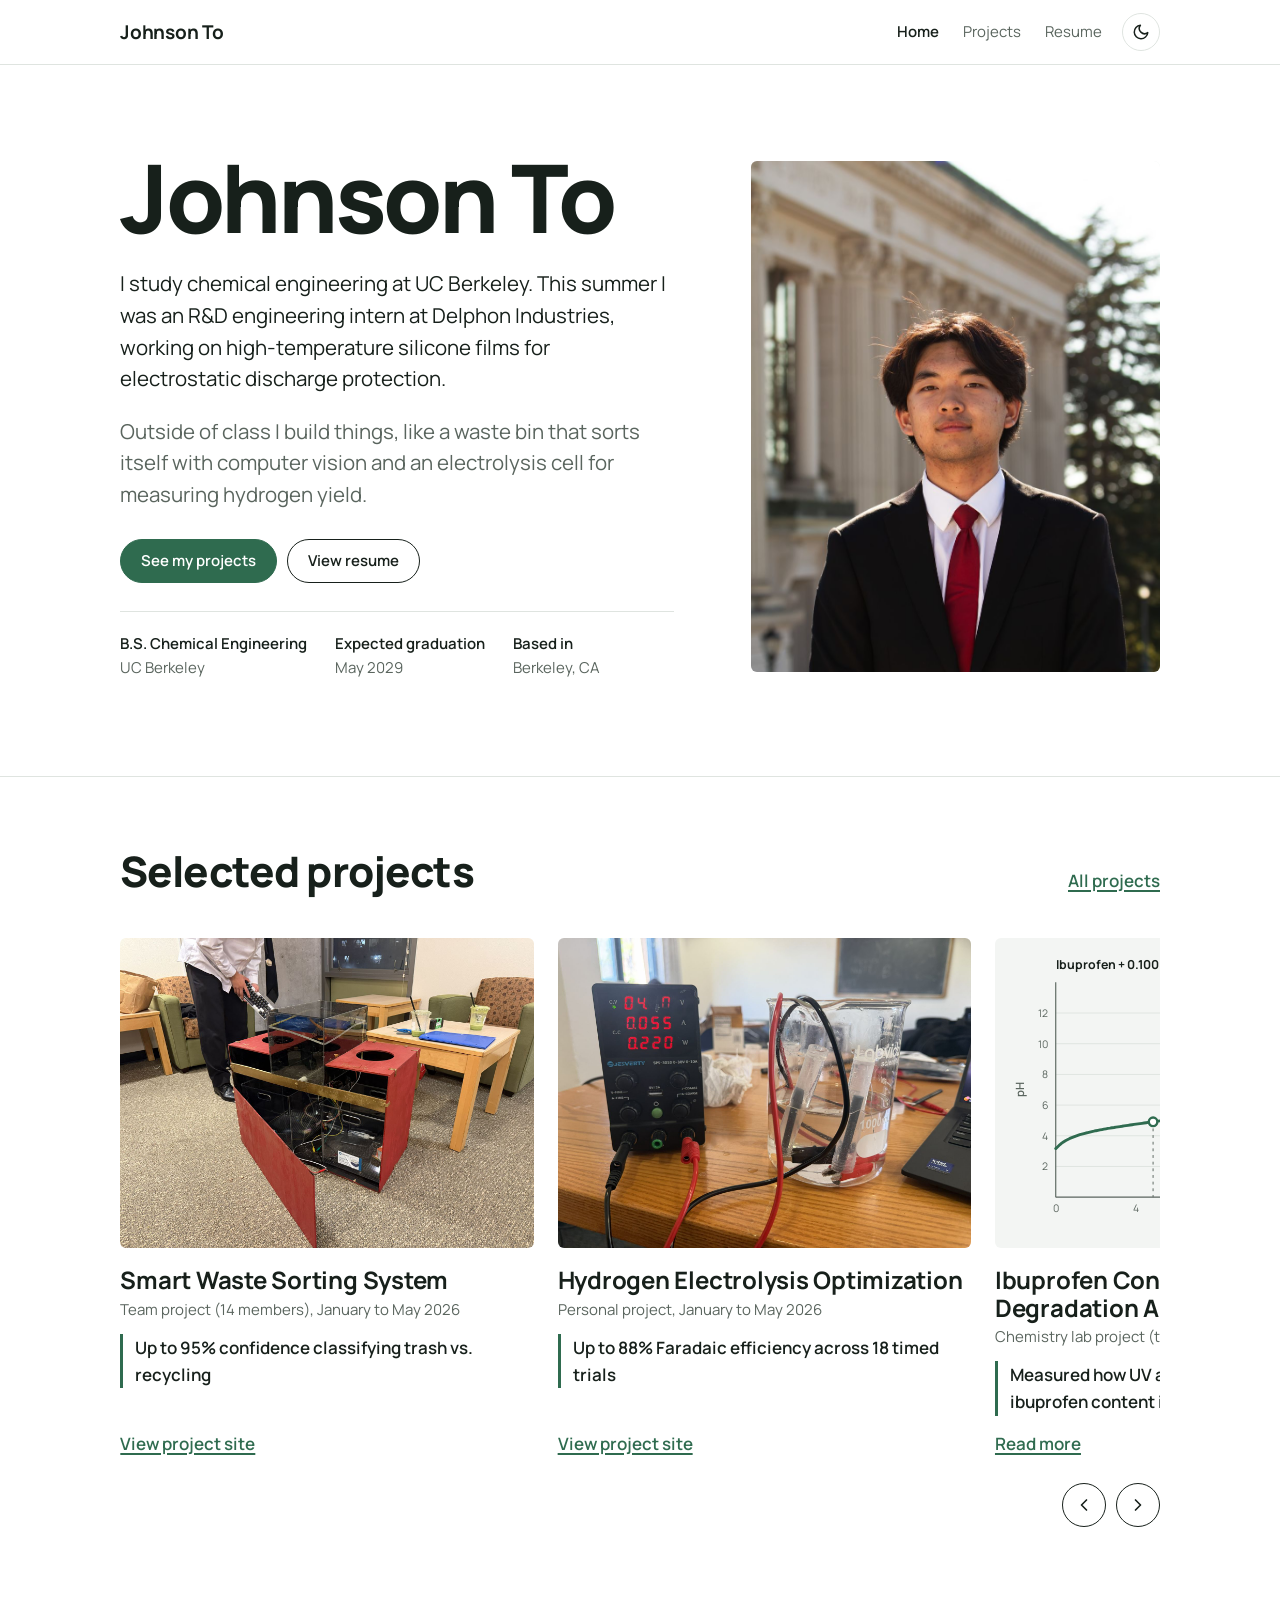
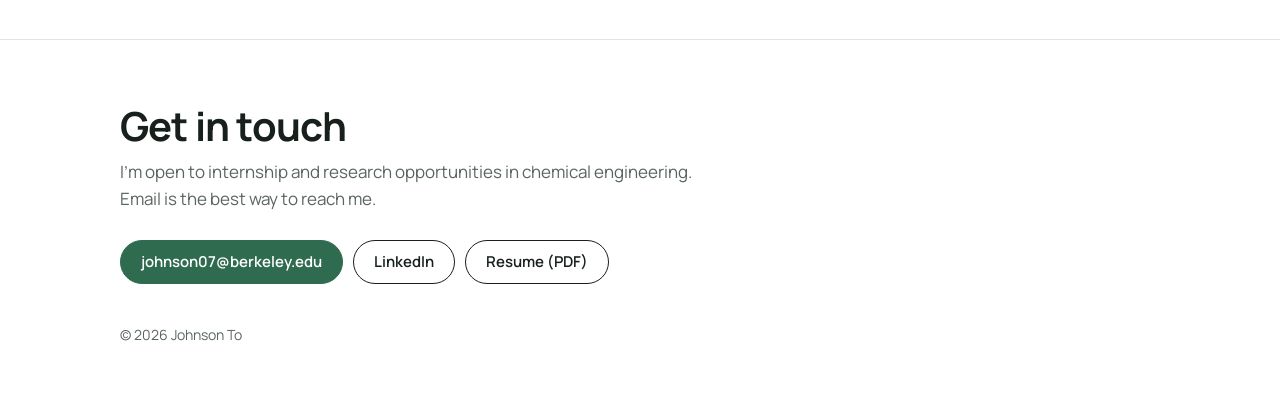
==== index.html @ 373e4c24 "Update resume PDF and preview; sync graduation date and project details with current resume Co-Autho" ====
<!doctype html>
<html lang="en">
<head>
  <meta charset="utf-8">
  <meta name="viewport" content="width=device-width, initial-scale=1">
  <title>Johnson To | Chemical Engineering, UC Berkeley</title>
  <meta name="description" content="Chemical engineering student at UC Berkeley. Projects, experience, and resume.">
  <meta property="og:title" content="Johnson To | Chemical Engineering, UC Berkeley">
  <meta property="og:description" content="Chemical engineering student at UC Berkeley. Projects, experience, and resume.">
  <meta property="og:image" content="https://johnsonto07.github.io/assets/img/headshot.jpg">
  <link rel="icon" href="data:image/svg+xml,%3Csvg xmlns='http://www.w3.org/2000/svg' viewBox='0 0 64 64'%3E%3Crect width='64' height='64' rx='14' fill='%232f6b4f'/%3E%3Ctext x='32' y='44' font-family='Arial,sans-serif' font-size='34' font-weight='700' text-anchor='middle' fill='white'%3EJT%3C/text%3E%3C/svg%3E">
  <script>try{var t=localStorage.getItem('theme');if(t==='dark'||t==='light')document.documentElement.setAttribute('data-theme',t)}catch(e){}</script>
  <link rel="preload" href="assets/fonts/manrope-latin-800-normal.woff2" as="font" type="font/woff2" crossorigin>
  <link rel="stylesheet" href="assets/css/style.css">
</head>
<body>
  <header class="site-nav">
    <div class="wrap">
      <a class="brand" href="index.html">Johnson To</a>
      <nav class="nav-links" aria-label="Main">
        <a href="index.html">Home</a>
        <a href="projects.html">Projects</a>
        <a href="resume.html">Resume</a>
        <button class="theme-btn" type="button" data-theme-toggle aria-label="Switch theme"></button>
      </nav>
    </div>
  </header>

  <main>
    <section class="hero">
      <div class="wrap">
        <div>
          <h1>Johnson To</h1>
          <p class="intro">I study chemical engineering at UC Berkeley. This summer I was an R&amp;D engineering intern at Delphon Industries, working on high-temperature silicone films for electrostatic discharge protection.</p>
          <p class="intro">Outside of class I build things, like a waste bin that sorts itself with computer vision and an electrolysis cell for measuring hydrogen yield.</p>
          <div class="actions">
            <a class="btn solid" href="projects.html">See my projects</a>
            <a class="btn" href="resume.html">View resume</a>
          </div>
          <div class="facts">
            <div><b>B.S. Chemical Engineering</b>UC Berkeley</div>
            <div><b>Expected graduation</b>May 2029</div>
            <div><b>Based in</b>Berkeley, CA</div>
          </div>
        </div>
        <div class="portrait"><img src="assets/img/headshot.jpg" alt="Portrait of Johnson To in a suit on the UC Berkeley campus"></div>
      </div>
    </section>

    <section class="section">
      <div class="wrap">
        <div class="section-head">
          <h2>Selected projects</h2>
          <a class="text-link" href="projects.html">All projects</a>
        </div>
        <div class="carousel" data-carousel>
          <ul class="track" tabindex="0" aria-label="Projects">
          <li class="pcard">
            <div class="project-media "><img src="assets/img/projects/smart-waste-sorter.jpg" alt="The finished smart waste sorter: a wood and polycarbonate enclosure with two openings" loading="lazy"></div>
            <h3>Smart Waste Sorting System</h3>
            <div class="meta">Team project (14 members), January to May 2026</div>
            <p class="result">Up to 95% confidence classifying trash vs. recycling</p>
            <a class="text-link" href="https://johnsonto07.github.io/smart-trash-can-project/" target="_blank" rel="noopener">View project site</a>
          </li>
          <li class="pcard">
            <div class="project-media "><img src="assets/img/projects/hydrogen-electrolysis-setup.jpg" alt="Electrolysis setup: a DC power supply reading 4.0 V wired to graphite electrodes in a beaker of electrolyte, with collection tubes over each electrode" loading="lazy"></div>
            <h3>Hydrogen Electrolysis Optimization</h3>
            <div class="meta">Personal project, January to May 2026</div>
            <p class="result">Up to 88% Faradaic efficiency across 18 timed trials</p>
            <a class="text-link" href="https://johnsonto07.github.io/hydrogen-electrolyzer-analysis/" target="_blank" rel="noopener">View project site</a>
          </li>
          <li class="pcard">
            <div class="project-media graphic"><svg class="titration" viewBox="0 0 400 300" role="img" aria-labelledby="tt-t tt-d">
<title id="tt-t">Titration curve of ibuprofen with sodium hydroxide</title>
<desc id="tt-d">Modeled pH versus volume of 0.100 M NaOH added to 200 mg of ibuprofen. The pH starts near 3, rises slowly through a buffer region, equals the pKa of about 4.9 at the half-equivalence point near 4.8 mL, then jumps sharply at the equivalence point near 9.7 mL, where the pH is about 8.7.</desc>
<text x="46" y="20" class="t-head">Ibuprofen + 0.100 M NaOH (modeled curve)</text>
<line x1="46" x2="384" y1="227.7" y2="227.7" class="t-grid"/><text x="38" y="231.7" text-anchor="end" class="t-tick">2</text><line x1="46" x2="384" y1="195.4" y2="195.4" class="t-grid"/><text x="38" y="199.4" text-anchor="end" class="t-tick">4</text><line x1="46" x2="384" y1="163.1" y2="163.1" class="t-grid"/><text x="38" y="167.1" text-anchor="end" class="t-tick">6</text><line x1="46" x2="384" y1="130.9" y2="130.9" class="t-grid"/><text x="38" y="134.9" text-anchor="end" class="t-tick">8</text><line x1="46" x2="384" y1="98.6" y2="98.6" class="t-grid"/><text x="38" y="102.6" text-anchor="end" class="t-tick">10</text><line x1="46" x2="384" y1="66.3" y2="66.3" class="t-grid"/><text x="38" y="70.3" text-anchor="end" class="t-tick">12</text><text x="46.0" y="276" text-anchor="middle" class="t-tick">0</text><text x="130.5" y="276" text-anchor="middle" class="t-tick">4</text><text x="215.0" y="276" text-anchor="middle" class="t-tick">8</text><text x="299.5" y="276" text-anchor="middle" class="t-tick">12</text><text x="384.0" y="276" text-anchor="middle" class="t-tick">16</text>
<line x1="46" x2="46" y1="34" y2="260" class="t-axis"/><line x1="46" x2="384" y1="260" y2="260" class="t-axis"/>
<text x="215.0" y="292" text-anchor="middle" class="t-lab">NaOH added (mL)</text>
<text transform="translate(13 147.0) rotate(-90)" text-anchor="middle" class="t-lab">pH</text>
<line x1="148.4" x2="148.4" y1="180.7" y2="260" class="t-mark"/>
<line x1="250.8" x2="250.8" y1="119.9" y2="260" class="t-mark"/>
<path d="M46.0 208.9 L48.1 206.9 L50.2 204.9 L52.3 203.2 L54.5 201.7 L56.6 200.4 L58.7 199.3 L60.8 198.2 L62.9 197.3 L65.0 196.5 L67.1 195.7 L69.2 195.0 L71.3 194.3 L73.5 193.7 L75.6 193.1 L77.7 192.5 L79.8 192.0 L81.9 191.5 L84.0 191.0 L86.1 190.6 L88.2 190.1 L90.4 189.7 L92.5 189.3 L94.6 188.9 L96.7 188.5 L98.8 188.1 L100.9 187.7 L103.0 187.4 L105.2 187.0 L107.3 186.7 L109.4 186.3 L111.5 186.0 L113.6 185.7 L115.7 185.4 L117.8 185.0 L119.9 184.7 L122.1 184.4 L124.2 184.1 L126.3 183.8 L128.4 183.5 L130.5 183.2 L132.6 182.9 L134.7 182.6 L136.8 182.3 L138.9 182.0 L141.1 181.7 L143.2 181.4 L145.3 181.2 L147.4 180.9 L149.5 180.6 L151.6 180.3 L153.7 180.0 L155.8 179.7 L158.0 179.4 L160.1 179.1 L162.2 178.8 L164.3 178.5 L166.4 178.2 L168.5 177.9 L170.6 177.6 L172.7 177.3 L174.9 177.0 L177.0 176.7 L179.1 176.4 L181.2 176.1 L183.3 175.8 L185.4 175.4 L187.5 175.1 L189.6 174.7 L191.8 174.4 L193.9 174.0 L196.0 173.7 L198.1 173.3 L200.2 172.9 L202.3 172.5 L204.4 172.1 L206.5 171.7 L208.7 171.3 L210.8 170.8 L212.9 170.3 L215.0 169.9 L217.1 169.3 L219.2 168.8 L221.3 168.2 L223.4 167.6 L225.6 167.0 L227.7 166.3 L229.8 165.5 L231.9 164.7 L234.0 163.8 L236.1 162.8 L238.2 161.6 L238.7 161.4 L239.1 161.1 L239.5 160.8 L239.9 160.5 L240.3 160.3 L240.8 160.0 L241.2 159.6 L241.6 159.3 L242.0 159.0 L242.5 158.6 L242.9 158.2 L243.3 157.8 L243.7 157.4 L244.2 157.0 L244.6 156.5 L245.0 156.0 L245.4 155.4 L245.8 154.8 L246.3 154.2 L246.7 153.5 L247.1 152.7 L247.5 151.9 L248.0 150.9 L248.4 149.8 L248.8 148.4 L249.2 146.8 L249.6 144.6 L250.1 141.5 L250.5 135.7 L250.9 112.2 L251.3 101.0 L251.8 96.8 L252.2 94.2 L252.6 92.4 L253.0 90.9 L253.4 89.6 L253.9 88.6 L254.3 87.7 L254.7 86.9 L255.1 86.2 L255.6 85.5 L256.0 84.9 L256.4 84.4 L256.8 83.9 L257.2 83.4 L257.7 83.0 L258.1 82.5 L258.5 82.2 L258.9 81.8 L259.4 81.4 L259.8 81.1 L260.2 80.8 L260.6 80.5 L261.1 80.2 L261.5 79.9 L261.9 79.6 L262.3 79.4 L262.7 79.1 L263.2 78.9 L263.6 78.7 L265.7 77.6 L267.8 76.7 L269.9 75.9 L272.0 75.2 L274.1 74.5 L276.3 73.9 L278.4 73.4 L280.5 72.9 L282.6 72.4 L284.7 72.0 L286.8 71.6 L288.9 71.2 L291.0 70.9 L293.2 70.5 L295.3 70.2 L297.4 69.9 L299.5 69.6 L301.6 69.3 L303.7 69.1 L305.8 68.8 L307.9 68.6 L310.1 68.3 L312.2 68.1 L314.3 67.9 L316.4 67.7 L318.5 67.5 L320.6 67.3 L322.7 67.1 L324.8 66.9 L327.0 66.7 L329.1 66.5 L331.2 66.4 L333.3 66.2 L335.4 66.0 L337.5 65.9 L339.6 65.7 L341.7 65.6 L343.9 65.5 L346.0 65.3 L348.1 65.2 L350.2 65.0 L352.3 64.9 L354.4 64.8 L356.5 64.7 L358.6 64.5 L360.8 64.4 L362.9 64.3 L365.0 64.2 L367.1 64.1 L369.2 64.0 L371.3 63.9 L373.4 63.8 L375.5 63.7 L377.7 63.6 L379.8 63.5 L381.9 63.4 L384.0 63.3" class="t-curve"/>
<circle cx="148.4" cy="180.7" r="4.5" class="t-dot"/>
<circle cx="250.8" cy="119.9" r="4.5" class="t-dot"/>
<text x="156.4" y="196.7" class="t-note">pH = pKa &#8776; 4.9</text>
<text x="259.8" y="123.9" class="t-note">Equivalence point, 9.7 mL</text>
</svg></div>
            <h3>Ibuprofen Concentration and Degradation Analysis</h3>
            <div class="meta">Chemistry lab project (team of 4), January to May 2026</div>
            <p class="result">Measured how UV and heat exposure affect ibuprofen content in commercial tablets</p>
            <a class="text-link" href="projects.html">Read more</a>
          </li>
          <li class="pcard">
            <div class="project-media "><img src="assets/img/projects/weak-acid-report.jpg" alt="First page of the formal lab report on identifying an unknown weak acid" loading="lazy"></div>
            <h3>Identifying an Unknown Weak Acid</h3>
            <div class="meta">Formal lab report, written in LaTeX</div>
            <p class="result">Identified the unknown as mandelic acid from its molar mass and pK<sub>a</sub></p>
            <a class="text-link" href="assets/reports/weak-acid-titration-report.pdf" target="_blank" rel="noopener">Read the report (PDF)</a>
          </li>
          </ul>
          <div class="carousel-controls">
            <button class="arrow" type="button" data-dir="-1" aria-label="Previous project"><svg viewBox="0 0 24 24" fill="none" stroke="currentColor" stroke-width="2" stroke-linecap="round" stroke-linejoin="round" aria-hidden="true"><path d="M15 18l-6-6 6-6"/></svg></button>
            <button class="arrow" type="button" data-dir="1" aria-label="Next project"><svg viewBox="0 0 24 24" fill="none" stroke="currentColor" stroke-width="2" stroke-linecap="round" stroke-linejoin="round" aria-hidden="true"><path d="M9 18l6-6-6-6"/></svg></button>
          </div>
        </div>
      </div>
    </section>
  </main>

  <footer class="site-foot" id="contact">
    <div class="wrap">
      <h2>Get in touch</h2>
      <p>I'm open to internship and research opportunities in chemical engineering. Email is the best way to reach me.</p>
      <div class="actions">
        <a class="btn solid" href="mailto:johnson07@berkeley.edu">johnson07@berkeley.edu</a>
        <a class="btn" href="https://www.linkedin.com/in/johnsonto7/" target="_blank" rel="noopener">LinkedIn</a>
        <a class="btn" href="assets/resume/Johnson_To_Resume_2026.pdf" target="_blank" rel="noopener">Resume (PDF)</a>
      </div>
      <p class="fine">&copy; <span id="y">2026</span> Johnson To</p>
    </div>
  </footer>

  <script src="assets/js/main.js"></script>
</body>
</html>
---- assets/css/style.css ----
/* Johnson To portfolio
   Palette: white paper, green-black ink, pine accent.
   Type: Manrope, self-hosted. */

@font-face{font-family:"Manrope";font-style:normal;font-weight:400;font-display:swap;src:url("../fonts/manrope-latin-400-normal.woff2") format("woff2")}
@font-face{font-family:"Manrope";font-style:normal;font-weight:600;font-display:swap;src:url("../fonts/manrope-latin-600-normal.woff2") format("woff2")}
@font-face{font-family:"Manrope";font-style:normal;font-weight:700;font-display:swap;src:url("../fonts/manrope-latin-700-normal.woff2") format("woff2")}
@font-face{font-family:"Manrope";font-style:normal;font-weight:800;font-display:swap;src:url("../fonts/manrope-latin-800-normal.woff2") format("woff2")}


:root{
  --paper:#ffffff;
  --panel:#f3f5f3;
  --ink:#17201b;
  --muted:#5a655e;
  --rule:#dfe4e0;
  --pine:#2f6b4f;
  --pine-strong:#245a41;
  --on-pine:#ffffff;

  --display:"Manrope", system-ui, sans-serif;
  --text:"Manrope", system-ui, -apple-system, "Segoe UI", Roboto, sans-serif;

  --wrap:1120px;
  --gutter:clamp(16px, 4vw, 40px);
  --r-img:6px;
  --r-btn:999px;
  color-scheme:light;
}

:root[data-theme="dark"]{
  --paper:#141a16;
  --panel:#1c241f;
  --ink:#e8ede9;
  --muted:#a7b3ab;
  --rule:#2c3630;
  --pine:#7fbf9c;
  --pine-strong:#9ad1b3;
  --on-pine:#10261a;
  color-scheme:dark;
}
@media (prefers-color-scheme: dark){
  :root:not([data-theme="light"]){
    --paper:#141a16;
    --panel:#1c241f;
    --ink:#e8ede9;
    --muted:#a7b3ab;
    --rule:#2c3630;
    --pine:#7fbf9c;
    --pine-strong:#9ad1b3;
    --on-pine:#10261a;
    color-scheme:dark;
  }
}

*{box-sizing:border-box}
html{scroll-behavior:smooth}
@media (prefers-reduced-motion: reduce){html{scroll-behavior:auto}}

body{
  margin:0;
  background:var(--paper);
  color:var(--ink);
  font-family:var(--text);
  font-size:17px;
  line-height:1.6;
  -webkit-font-smoothing:antialiased;
}

img{display:block;max-width:100%}
a{color:inherit}
p{margin:0 0 1em}

:focus-visible{outline:2px solid var(--pine);outline-offset:3px;border-radius:4px}

.wrap{width:100%;max-width:var(--wrap);margin:0 auto;padding:0 var(--gutter)}

/* Navigation */
.site-nav{
  position:sticky;top:0;z-index:10;
  background:color-mix(in srgb, var(--paper) 92%, transparent);
  backdrop-filter:blur(8px);
  border-bottom:1px solid var(--rule);
}
.site-nav .wrap{display:flex;align-items:center;justify-content:space-between;gap:16px;min-height:64px}
.brand{font-family:var(--display);font-weight:700;font-size:19px;text-decoration:none;letter-spacing:-.01em}
.nav-links{display:flex;align-items:center;gap:4px;flex-wrap:wrap}
.nav-links a{
  text-decoration:none;font-size:15px;color:var(--muted);
  padding:8px 10px;border-radius:8px;
}
.nav-links a:hover{color:var(--ink)}
.nav-links a[aria-current="page"]{color:var(--ink);font-weight:600}
.theme-btn{
  margin-left:6px;width:38px;height:38px;border-radius:50%;
  border:1px solid var(--rule);background:transparent;color:var(--ink);
  display:inline-grid;place-items:center;cursor:pointer;
}
.theme-btn:hover{border-color:var(--muted)}
.theme-btn svg{width:18px;height:18px}

@media (max-width:640px){
  .site-nav .wrap{flex-direction:column;align-items:flex-start;gap:0;padding-top:10px;padding-bottom:6px}
  .nav-links{margin-left:-10px}
  .nav-links a{padding:6px 10px;font-size:14px}
}

/* Buttons */
.actions{display:flex;flex-wrap:wrap;gap:10px;margin-top:28px}
.btn{
  display:inline-flex;align-items:center;justify-content:center;
  min-height:44px;padding:0 20px;border-radius:var(--r-btn);
  font-size:15px;font-weight:600;text-decoration:none;
  border:1.5px solid var(--ink);color:var(--ink);background:transparent;
}
.btn:hover{background:var(--panel)}
.btn.solid{background:var(--pine);border-color:var(--pine);color:var(--on-pine)}
.btn.solid:hover{background:var(--pine-strong);border-color:var(--pine-strong)}

.text-link{color:var(--pine);font-weight:600;text-decoration:underline;text-underline-offset:3px;text-decoration-thickness:1.5px}
.text-link:hover{color:var(--pine-strong)}

/* Hero */
.hero{padding:clamp(40px, 7vw, 88px) 0 clamp(48px, 8vw, 96px)}
.hero .wrap{display:grid;grid-template-columns:1.15fr .85fr;gap:clamp(32px, 6vw, 80px);align-items:center}
.hero h1{
  font-family:var(--display);
  font-size:clamp(52px, 7.4vw, 96px);
  font-weight:800;line-height:.92;letter-spacing:-.035em;
  margin:0 0 28px;
}
.hero .intro{font-size:clamp(18px, 1.6vw, 21px);line-height:1.55;max-width:34em;color:var(--ink)}
.hero .intro + .intro{color:var(--muted)}
.facts{display:flex;flex-wrap:wrap;gap:8px 28px;margin-top:28px;padding-top:20px;border-top:1px solid var(--rule);font-size:15px;color:var(--muted)}
.facts b{display:block;color:var(--ink);font-weight:600}
.portrait{border-radius:var(--r-img);overflow:hidden;background:var(--panel);aspect-ratio:4/5}
.portrait img{width:100%;height:100%;object-fit:cover;object-position:50% 25%}

@media (max-width:860px){
  .hero .wrap{grid-template-columns:1fr}
  .portrait{max-width:420px;aspect-ratio:1/1}
}

/* Page header (inner pages) */
.page-head{padding:clamp(40px, 6vw, 72px) 0 clamp(24px, 4vw, 40px)}
.page-head h1{font-family:var(--display);font-weight:800;font-size:clamp(44px, 6vw, 72px);line-height:1;letter-spacing:-.03em;margin:0 0 16px}
.page-head p{font-size:19px;color:var(--muted);max-width:36em;margin:0}

/* Sections */
.section{padding:clamp(40px, 6vw, 72px) 0;border-top:1px solid var(--rule)}
.section-head{display:flex;justify-content:space-between;align-items:baseline;gap:16px;flex-wrap:wrap;margin-bottom:clamp(28px, 4vw, 44px)}
.section-head h2{font-family:var(--display);font-weight:800;font-size:clamp(30px, 3.6vw, 42px);line-height:1.05;letter-spacing:-.02em;margin:0}

/* Project rows: photo-led, alternating */
.project{display:grid;grid-template-columns:1.1fr .9fr;gap:clamp(24px, 5vw, 64px);align-items:center}
.project + .project{margin-top:clamp(48px, 7vw, 88px)}
.project:nth-child(even) .project-media{order:2}
.project-media{border-radius:var(--r-img);overflow:hidden;background:var(--panel);aspect-ratio:4/3}
.project-media img{width:100%;height:100%;object-fit:cover}
.project-media.contain img{object-fit:contain;padding:4%;background:#fff}
.project-media.formula{display:grid;place-items:center;text-align:center;padding:24px}
.formula-inner{font-family:var(--display);color:var(--pine)}
.formula-inner .f{font-size:clamp(40px, 6vw, 72px);font-weight:700;letter-spacing:-.02em;line-height:1}
.formula-inner .n{margin-top:10px;font-family:var(--text);font-size:15px;color:var(--muted)}
.project h3{font-family:var(--display);font-size:clamp(26px, 2.8vw, 34px);line-height:1.1;letter-spacing:-.015em;margin:0 0 6px}
.project .meta{font-size:15px;color:var(--muted);margin-bottom:16px}
.project .result{font-weight:600;margin:0 0 16px;padding-left:14px;border-left:3px solid var(--pine)}
.project ul{margin:0 0 18px;padding-left:20px;color:var(--muted)}
.project li{margin-bottom:6px}
.project .links{display:flex;flex-wrap:wrap;gap:18px;margin-top:4px}

@media (max-width:820px){
  .project{grid-template-columns:1fr}
  .project:nth-child(even) .project-media{order:0}
}

/* Experience list: dates in the left column */
.entry{display:grid;grid-template-columns:200px 1fr;gap:12px 40px;padding:28px 0;border-top:1px solid var(--rule)}
.entry:first-of-type{border-top:0;padding-top:0}
.entry .when{font-size:15px;color:var(--muted);padding-top:4px}
.entry h3{font-family:var(--display);font-size:24px;line-height:1.2;letter-spacing:-.01em;margin:0}
.entry .org{color:var(--muted);margin:2px 0 12px}
.entry ul{margin:0;padding-left:20px}
.entry li{margin-bottom:6px}
.entry li:last-child{margin-bottom:0}
@media (max-width:720px){
  .entry{grid-template-columns:1fr;gap:4px}
}

.feature{
  display:grid;grid-template-columns:1fr auto;gap:24px;align-items:center;
  background:var(--panel);border-radius:var(--r-img);padding:clamp(24px, 4vw, 40px);
}
.feature h3{font-family:var(--display);font-size:clamp(24px, 2.6vw, 30px);line-height:1.15;margin:0 0 6px;letter-spacing:-.01em}
.feature p{margin:0;color:var(--muted);max-width:40em}
.feature .org{color:var(--ink);font-weight:600;margin-bottom:10px}
@media (max-width:720px){.feature{grid-template-columns:1fr}}

.skills{display:grid;grid-template-columns:200px 1fr;gap:10px 40px}
.skills dt{font-weight:600}
.skills dd{margin:0;color:var(--muted)}
@media (max-width:720px){.skills{grid-template-columns:1fr;gap:2px}.skills dd{margin-bottom:12px}}

/* About */
.about{display:grid;grid-template-columns:.8fr 1.2fr;gap:clamp(28px, 5vw, 64px);align-items:start}
.about .portrait{aspect-ratio:3/4}
.about-text p{font-size:18px;max-width:34em}
@media (max-width:820px){.about{grid-template-columns:1fr}.about .portrait{max-width:380px}}

.photos{columns:3 280px;column-gap:16px}
.photos figure{margin:0 0 16px;break-inside:avoid}
.photos img{width:100%;border-radius:var(--r-img)}
.photos figcaption{font-size:14px;color:var(--muted);margin-top:6px}

/* Footer */
.site-foot{border-top:1px solid var(--rule);padding:clamp(40px, 6vw, 64px) 0 40px;margin-top:clamp(24px, 4vw, 40px)}
.site-foot h2{font-family:var(--display);font-size:clamp(28px, 3.4vw, 40px);letter-spacing:-.02em;line-height:1.1;margin:0 0 10px}
.site-foot p{color:var(--muted);max-width:34em}
.site-foot .fine{margin-top:40px;font-size:14px;color:var(--muted)}

/* Home project carousel: scrolls sideways, snaps to each card */
.track{
  list-style:none;margin:0;padding:0 0 18px;
  display:grid;grid-auto-flow:column;grid-auto-columns:calc((100% - 48px) / 2.4);gap:24px;
  overflow-x:auto;overscroll-behavior-x:contain;
  scroll-snap-type:x mandatory;scroll-behavior:smooth;
  scrollbar-width:thin;scrollbar-color:var(--rule) transparent;
}
.track:focus-visible{outline-offset:6px}
@media (prefers-reduced-motion: reduce){.track{scroll-behavior:auto}}
.pcard{scroll-snap-align:start;display:flex;flex-direction:column}
.pcard .project-media{margin-bottom:18px}
.pcard h3{font-family:var(--display);font-size:24px;line-height:1.15;letter-spacing:-.01em;margin:0 0 4px}
.pcard .meta{font-size:15px;color:var(--muted);margin-bottom:12px}
.pcard .result{font-weight:600;margin:0 0 14px;padding-left:12px;border-left:3px solid var(--pine)}
.pcard .text-link{align-self:flex-start;margin-top:auto}
.pcard .formula-inner .f{font-size:clamp(36px, 4vw, 52px)}
.carousel-controls{display:flex;justify-content:flex-end;gap:10px;margin-top:8px}
.arrow{
  width:44px;height:44px;border-radius:50%;display:grid;place-items:center;cursor:pointer;
  border:1.5px solid var(--ink);background:transparent;color:var(--ink);
}
.arrow:hover{background:var(--panel)}

.arrow svg{width:20px;height:20px}
@media (max-width:820px){.track{grid-auto-columns:82%;gap:16px}}

/* Resume page */
.resume-sheet{display:block;max-width:880px;margin:0 auto;border:1px solid var(--rule);border-radius:var(--r-img);overflow:hidden;background:#fff;box-shadow:0 18px 40px -24px rgba(23,32,27,.35)}
.resume-sheet img{width:100%;height:auto}
.resume-sheet:hover{border-color:var(--muted)}

/* Titration graphic (ibuprofen project) */
.project-media.graphic{display:grid;place-items:center;padding:3% 4%}
.titration{width:100%;height:100%;font-family:var(--text)}
.titration .t-grid{stroke:var(--rule);stroke-width:1}
.titration .t-axis{stroke:var(--muted);stroke-width:1.2}
.titration .t-tick{fill:var(--muted);font-size:11px}
.titration .t-lab{fill:var(--muted);font-size:12px;font-weight:600}
.titration .t-head{fill:var(--ink);font-size:13px;font-weight:700}
.titration .t-curve{fill:none;stroke:var(--pine);stroke-width:3;stroke-linejoin:round;stroke-linecap:round}
.titration .t-mark{stroke:var(--muted);stroke-width:1;stroke-dasharray:3 4}
.titration .t-dot{fill:var(--paper);stroke:var(--pine);stroke-width:2.5}
.titration .t-note{fill:var(--ink);font-size:11.5px;font-weight:600}
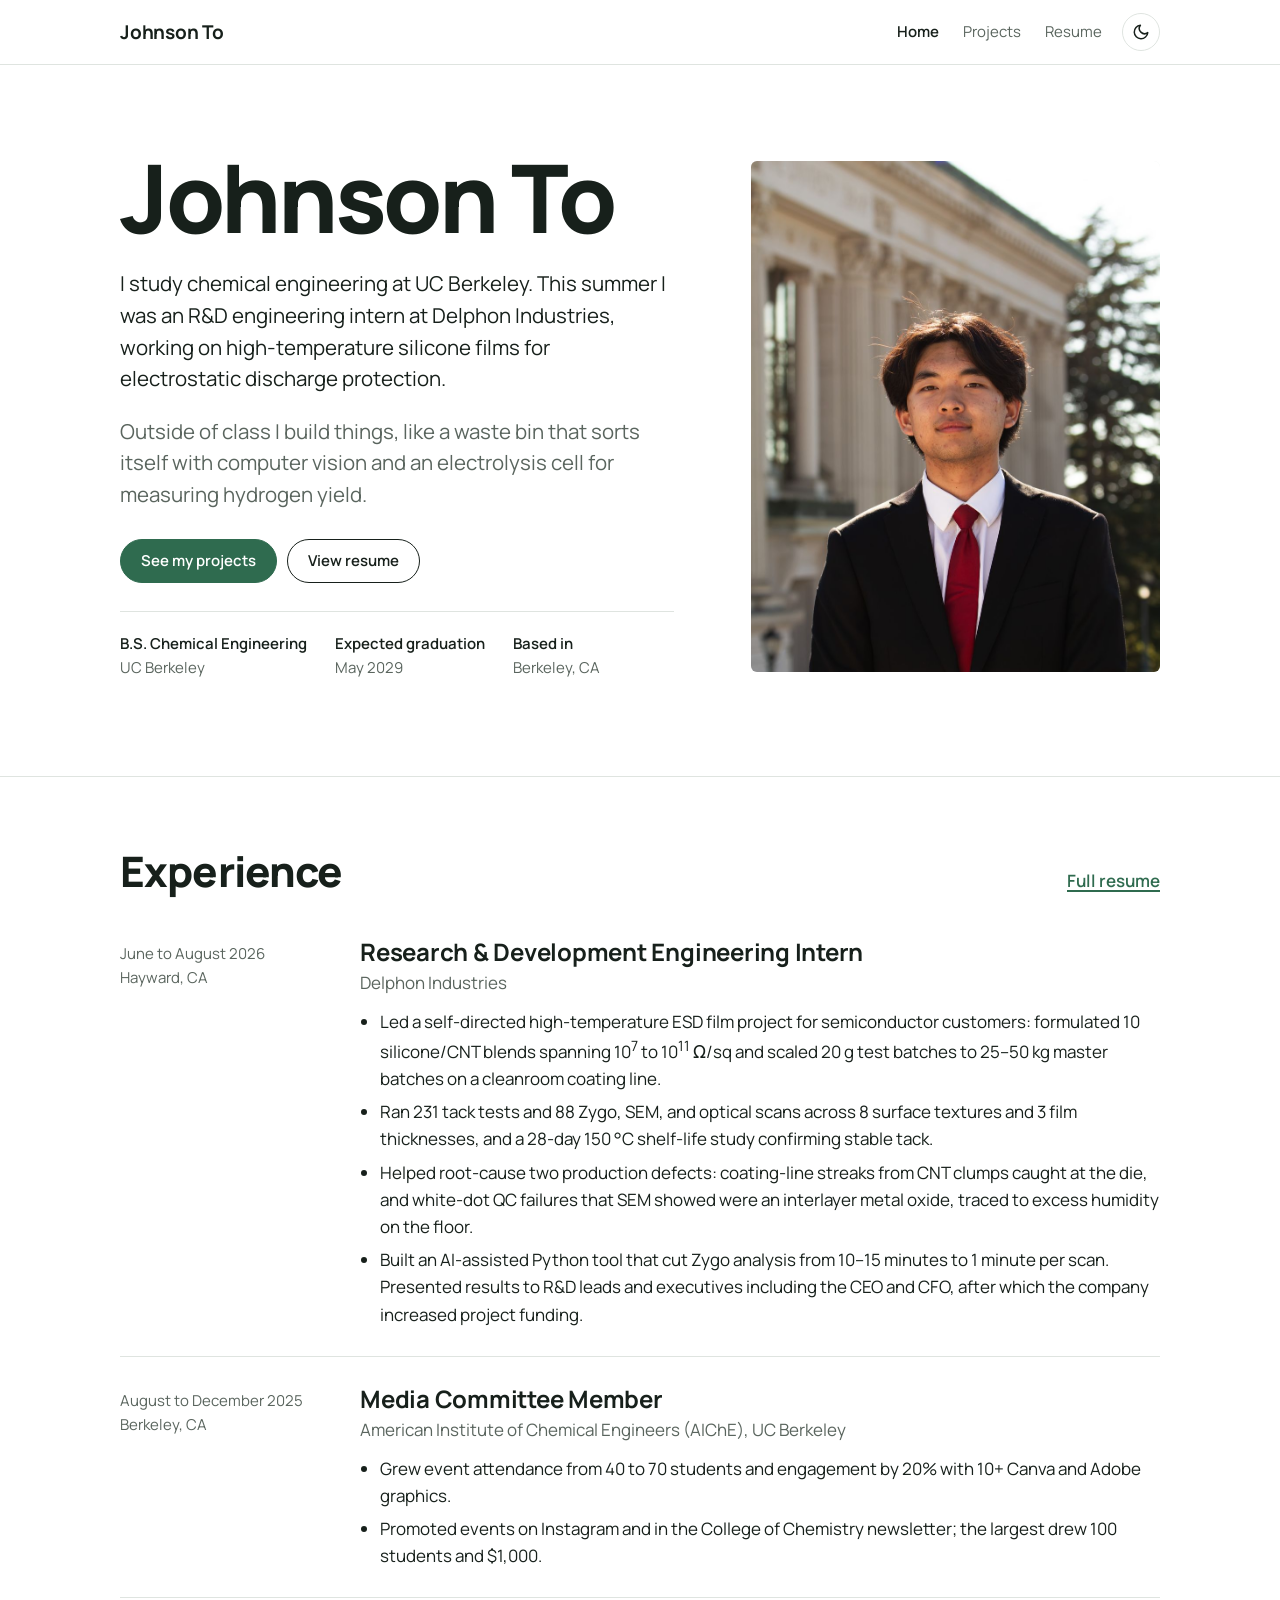
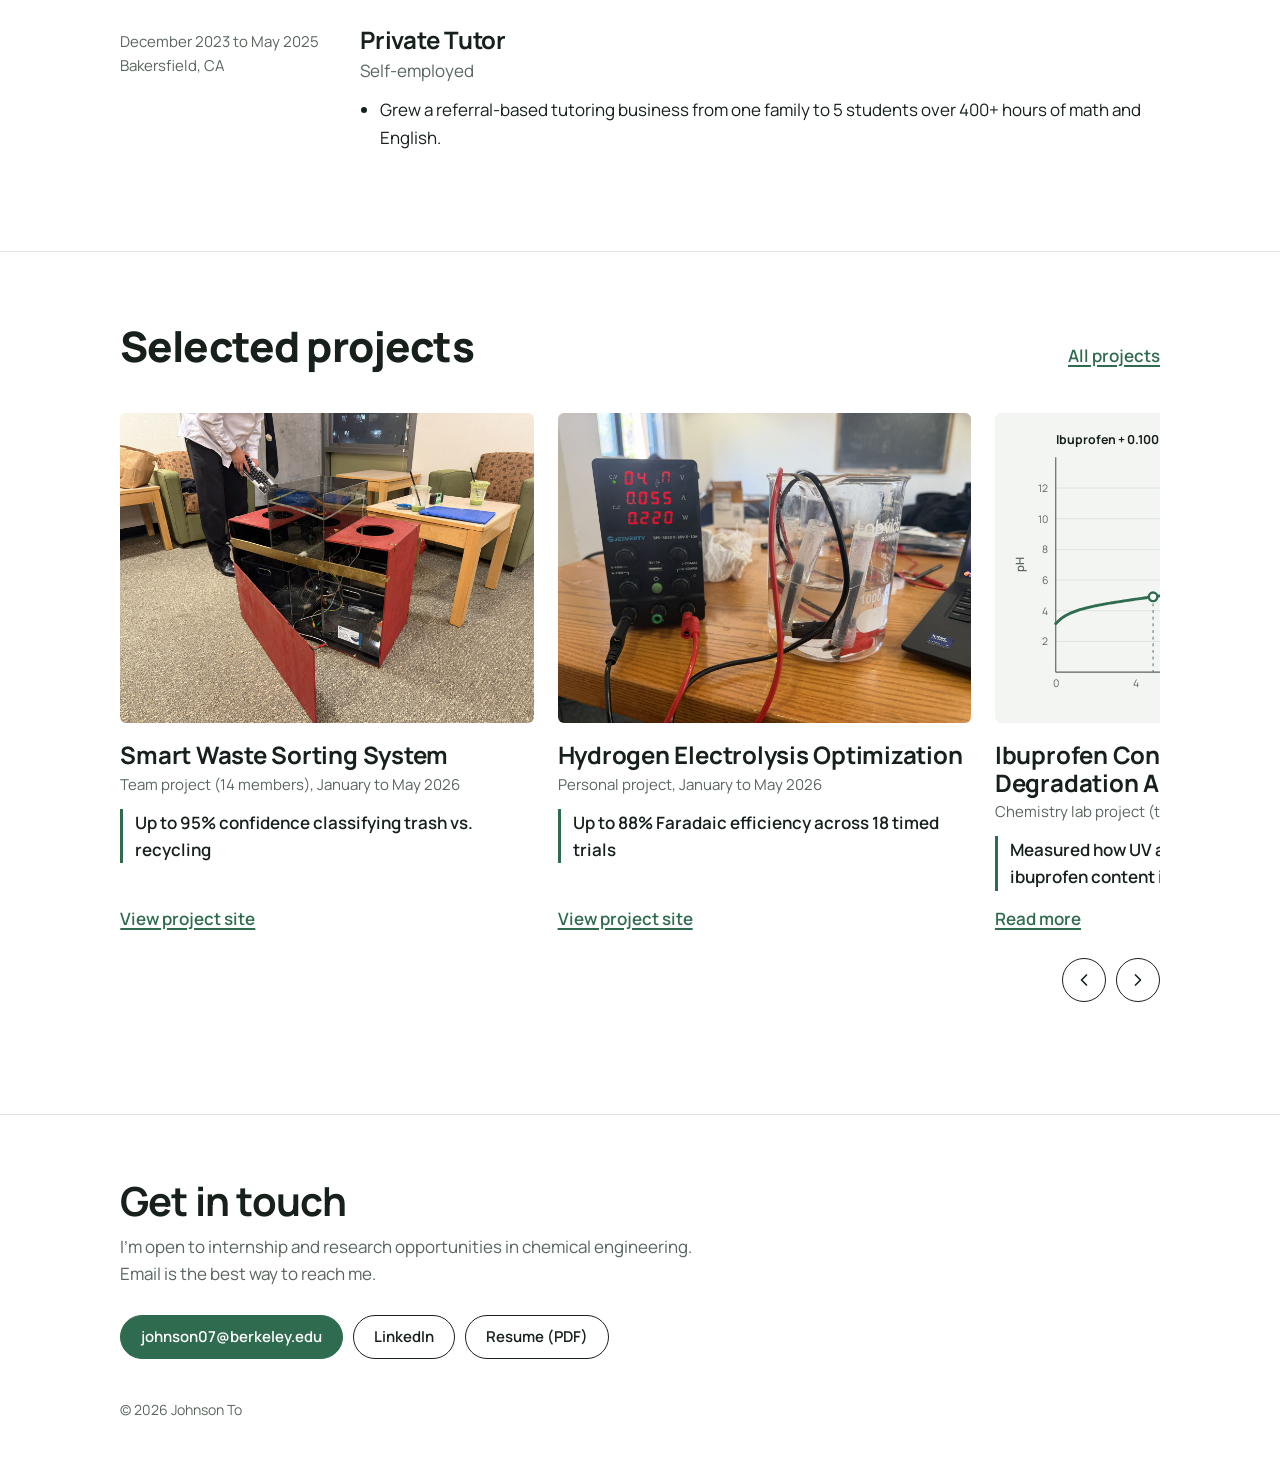
==== commit 7dbf3939: "Add Experience section to home page from resume Co-Authored-By: Claude Opus 5.5 <noreply@anthropic.c" ====
--- a/index.html
+++ b/index.html
@@ -44,6 +44,49 @@
           </div>
         </div>
         <div class="portrait"><img src="assets/img/headshot.jpg" alt="Portrait of Johnson To in a suit on the UC Berkeley campus"></div>
+      </div>
+    </section>
+
+    <section class="section" id="experience">
+      <div class="wrap">
+        <div class="section-head">
+          <h2>Experience</h2>
+          <a class="text-link" href="resume.html">Full resume</a>
+        </div>
+        <article class="entry">
+          <div class="when">June to August 2026<br>Hayward, CA</div>
+          <div>
+            <h3>Research &amp; Development Engineering Intern</h3>
+            <p class="org">Delphon Industries</p>
+            <ul>
+              <li>Led a self-directed high-temperature ESD film project for semiconductor customers: formulated 10 silicone/CNT blends spanning 10<sup>7</sup> to 10<sup>11</sup> &Omega;/sq and scaled 20 g test batches to 25&ndash;50 kg master batches on a cleanroom coating line.</li>
+              <li>Ran 231 tack tests and 88 Zygo, SEM, and optical scans across 8 surface textures and 3 film thicknesses, and a 28-day 150&nbsp;&deg;C shelf-life study confirming stable tack.</li>
+              <li>Helped root-cause two production defects: coating-line streaks from CNT clumps caught at the die, and white-dot QC failures that SEM showed were an interlayer metal oxide, traced to excess humidity on the floor.</li>
+              <li>Built an AI-assisted Python tool that cut Zygo analysis from 10&ndash;15 minutes to 1 minute per scan. Presented results to R&amp;D leads and executives including the CEO and CFO, after which the company increased project funding.</li>
+            </ul>
+          </div>
+        </article>
+        <article class="entry">
+          <div class="when">August to December 2025<br>Berkeley, CA</div>
+          <div>
+            <h3>Media Committee Member</h3>
+            <p class="org">American Institute of Chemical Engineers (AIChE), UC Berkeley</p>
+            <ul>
+              <li>Grew event attendance from 40 to 70 students and engagement by 20% with 10+ Canva and Adobe graphics.</li>
+              <li>Promoted events on Instagram and in the College of Chemistry newsletter; the largest drew 100 students and $1,000.</li>
+            </ul>
+          </div>
+        </article>
+        <article class="entry">
+          <div class="when">December 2023 to May 2025<br>Bakersfield, CA</div>
+          <div>
+            <h3>Private Tutor</h3>
+            <p class="org">Self-employed</p>
+            <ul>
+              <li>Grew a referral-based tutoring business from one family to 5 students over 400+ hours of math and English.</li>
+            </ul>
+          </div>
+        </article>
       </div>
     </section>
 
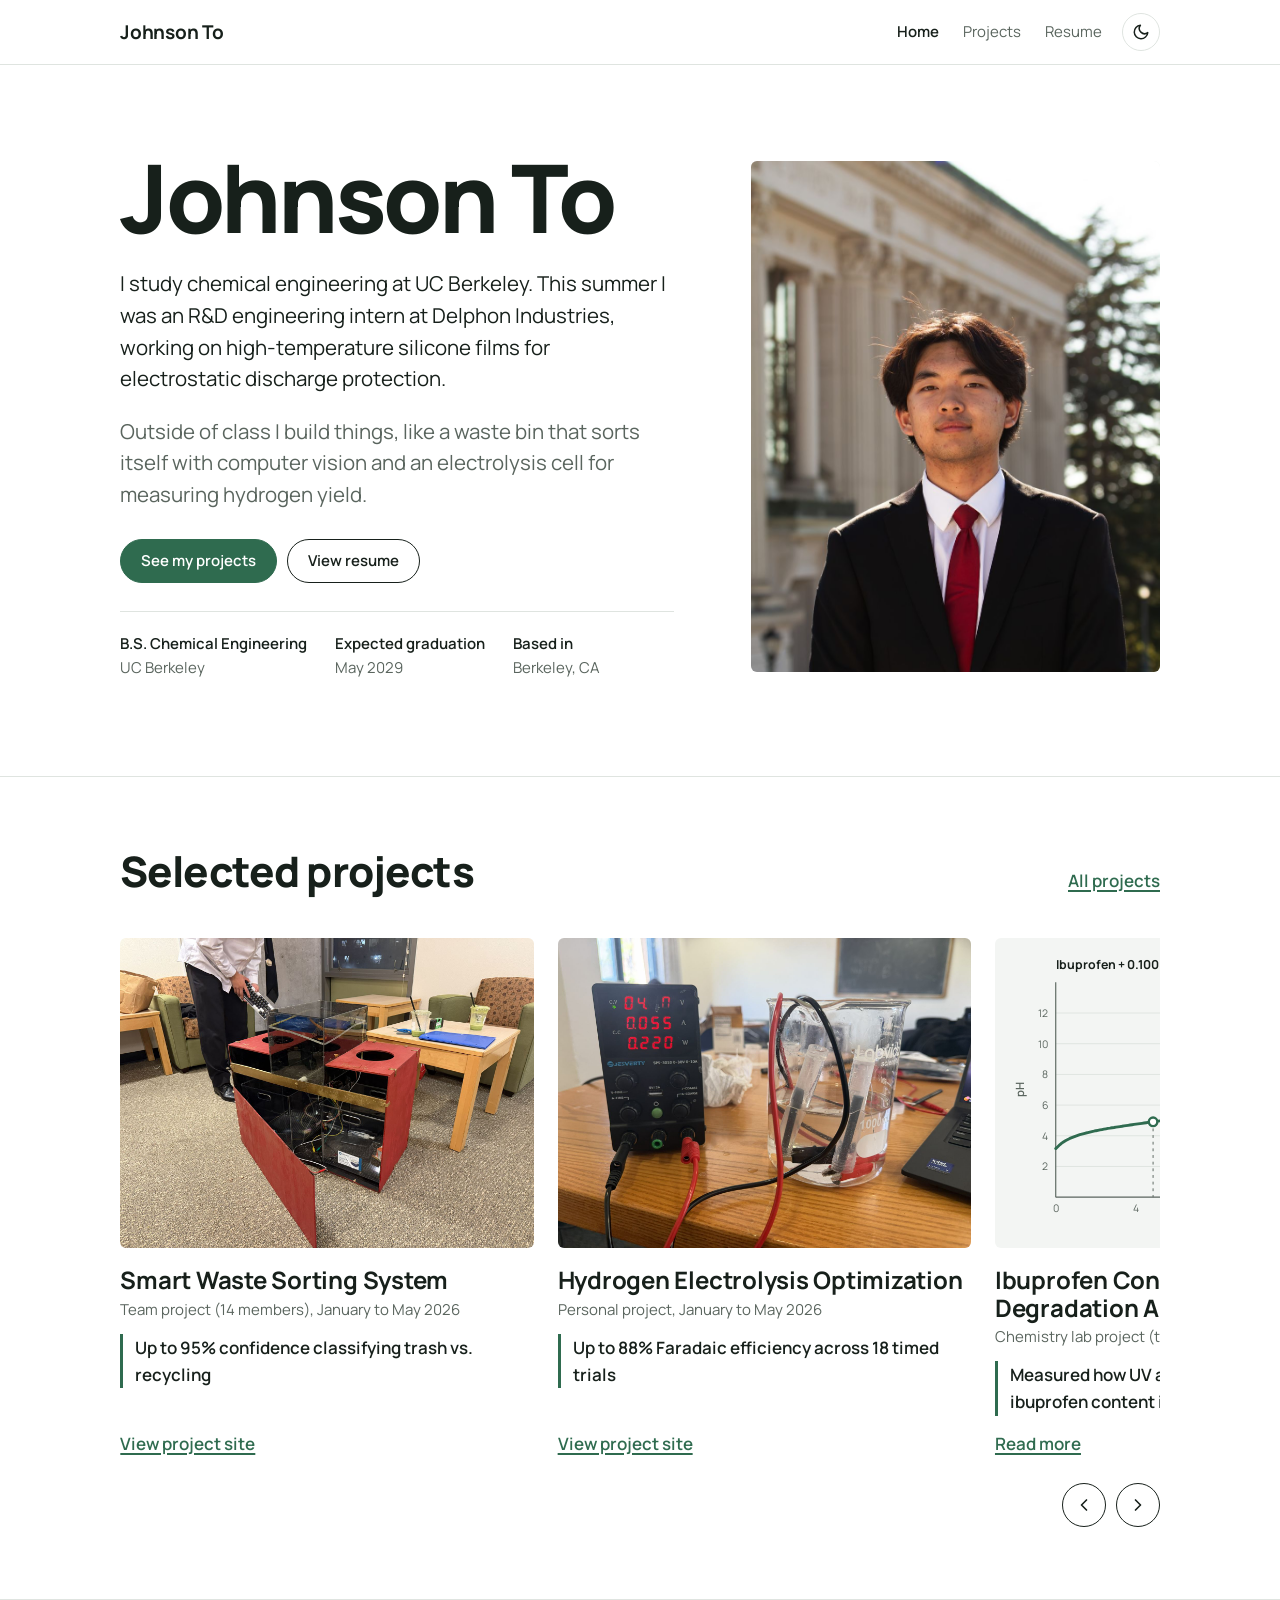
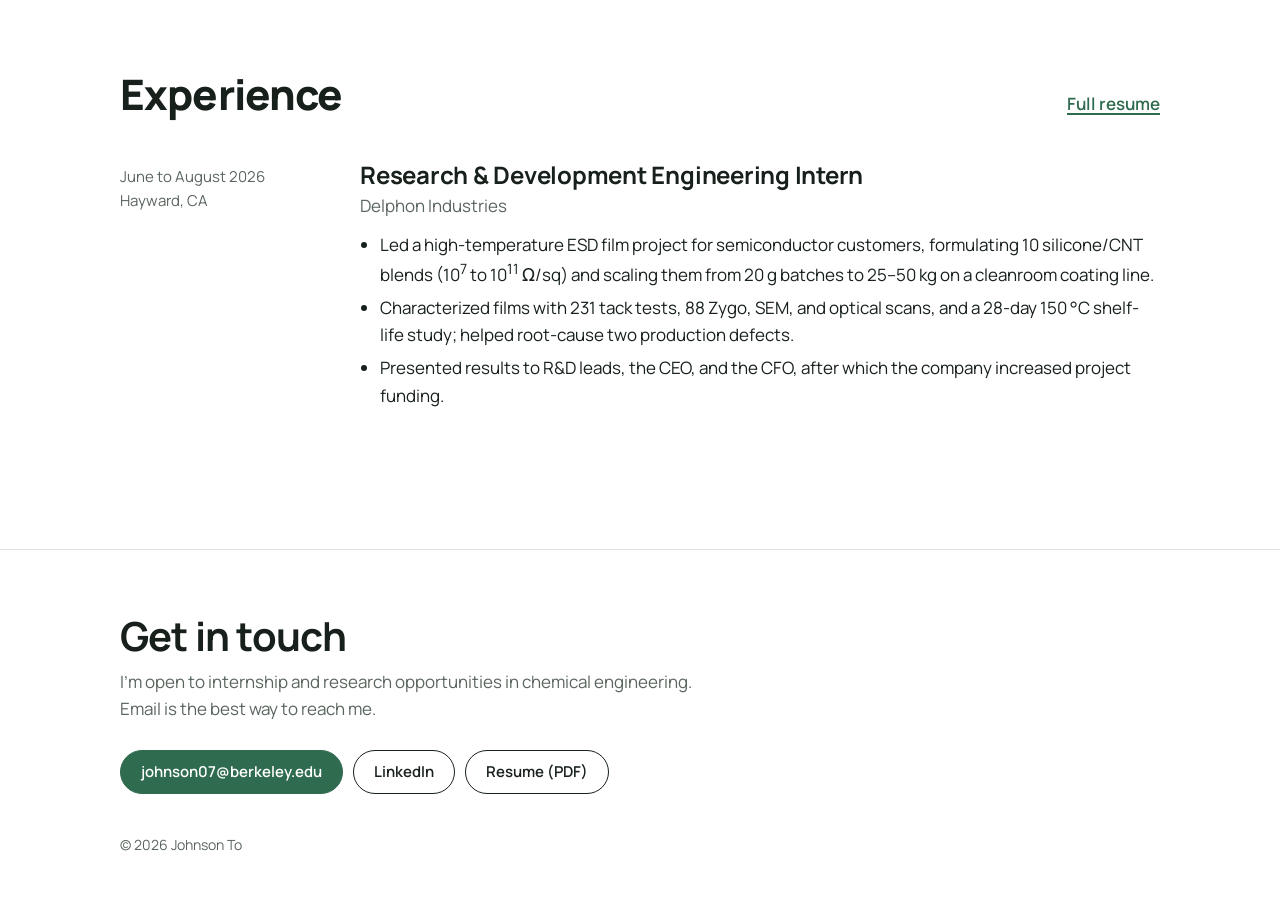
==== commit ab968af7: "Move Experience below projects; keep only Delphon, condensed Co-Authored-By: Claude Opus 5.5 <norepl" ====
--- a/index.html
+++ b/index.html
@@ -44,49 +44,6 @@
           </div>
         </div>
         <div class="portrait"><img src="assets/img/headshot.jpg" alt="Portrait of Johnson To in a suit on the UC Berkeley campus"></div>
-      </div>
-    </section>
-
-    <section class="section" id="experience">
-      <div class="wrap">
-        <div class="section-head">
-          <h2>Experience</h2>
-          <a class="text-link" href="resume.html">Full resume</a>
-        </div>
-        <article class="entry">
-          <div class="when">June to August 2026<br>Hayward, CA</div>
-          <div>
-            <h3>Research &amp; Development Engineering Intern</h3>
-            <p class="org">Delphon Industries</p>
-            <ul>
-              <li>Led a self-directed high-temperature ESD film project for semiconductor customers: formulated 10 silicone/CNT blends spanning 10<sup>7</sup> to 10<sup>11</sup> &Omega;/sq and scaled 20 g test batches to 25&ndash;50 kg master batches on a cleanroom coating line.</li>
-              <li>Ran 231 tack tests and 88 Zygo, SEM, and optical scans across 8 surface textures and 3 film thicknesses, and a 28-day 150&nbsp;&deg;C shelf-life study confirming stable tack.</li>
-              <li>Helped root-cause two production defects: coating-line streaks from CNT clumps caught at the die, and white-dot QC failures that SEM showed were an interlayer metal oxide, traced to excess humidity on the floor.</li>
-              <li>Built an AI-assisted Python tool that cut Zygo analysis from 10&ndash;15 minutes to 1 minute per scan. Presented results to R&amp;D leads and executives including the CEO and CFO, after which the company increased project funding.</li>
-            </ul>
-          </div>
-        </article>
-        <article class="entry">
-          <div class="when">August to December 2025<br>Berkeley, CA</div>
-          <div>
-            <h3>Media Committee Member</h3>
-            <p class="org">American Institute of Chemical Engineers (AIChE), UC Berkeley</p>
-            <ul>
-              <li>Grew event attendance from 40 to 70 students and engagement by 20% with 10+ Canva and Adobe graphics.</li>
-              <li>Promoted events on Instagram and in the College of Chemistry newsletter; the largest drew 100 students and $1,000.</li>
-            </ul>
-          </div>
-        </article>
-        <article class="entry">
-          <div class="when">December 2023 to May 2025<br>Bakersfield, CA</div>
-          <div>
-            <h3>Private Tutor</h3>
-            <p class="org">Self-employed</p>
-            <ul>
-              <li>Grew a referral-based tutoring business from one family to 5 students over 400+ hours of math and English.</li>
-            </ul>
-          </div>
-        </article>
       </div>
     </section>
 
@@ -149,6 +106,26 @@
         </div>
       </div>
     </section>
+    <section class="section" id="experience">
+      <div class="wrap">
+        <div class="section-head">
+          <h2>Experience</h2>
+          <a class="text-link" href="resume.html">Full resume</a>
+        </div>
+        <article class="entry">
+          <div class="when">June to August 2026<br>Hayward, CA</div>
+          <div>
+            <h3>Research &amp; Development Engineering Intern</h3>
+            <p class="org">Delphon Industries</p>
+            <ul>
+              <li>Led a high-temperature ESD film project for semiconductor customers, formulating 10 silicone/CNT blends (10<sup>7</sup> to 10<sup>11</sup> &Omega;/sq) and scaling them from 20 g batches to 25&ndash;50 kg on a cleanroom coating line.</li>
+              <li>Characterized films with 231 tack tests, 88 Zygo, SEM, and optical scans, and a 28-day 150&nbsp;&deg;C shelf-life study; helped root-cause two production defects.</li>
+              <li>Presented results to R&amp;D leads, the CEO, and the CFO, after which the company increased project funding.</li>
+            </ul>
+          </div>
+        </article>
+      </div>
+    </section>
   </main>
 
   <footer class="site-foot" id="contact">
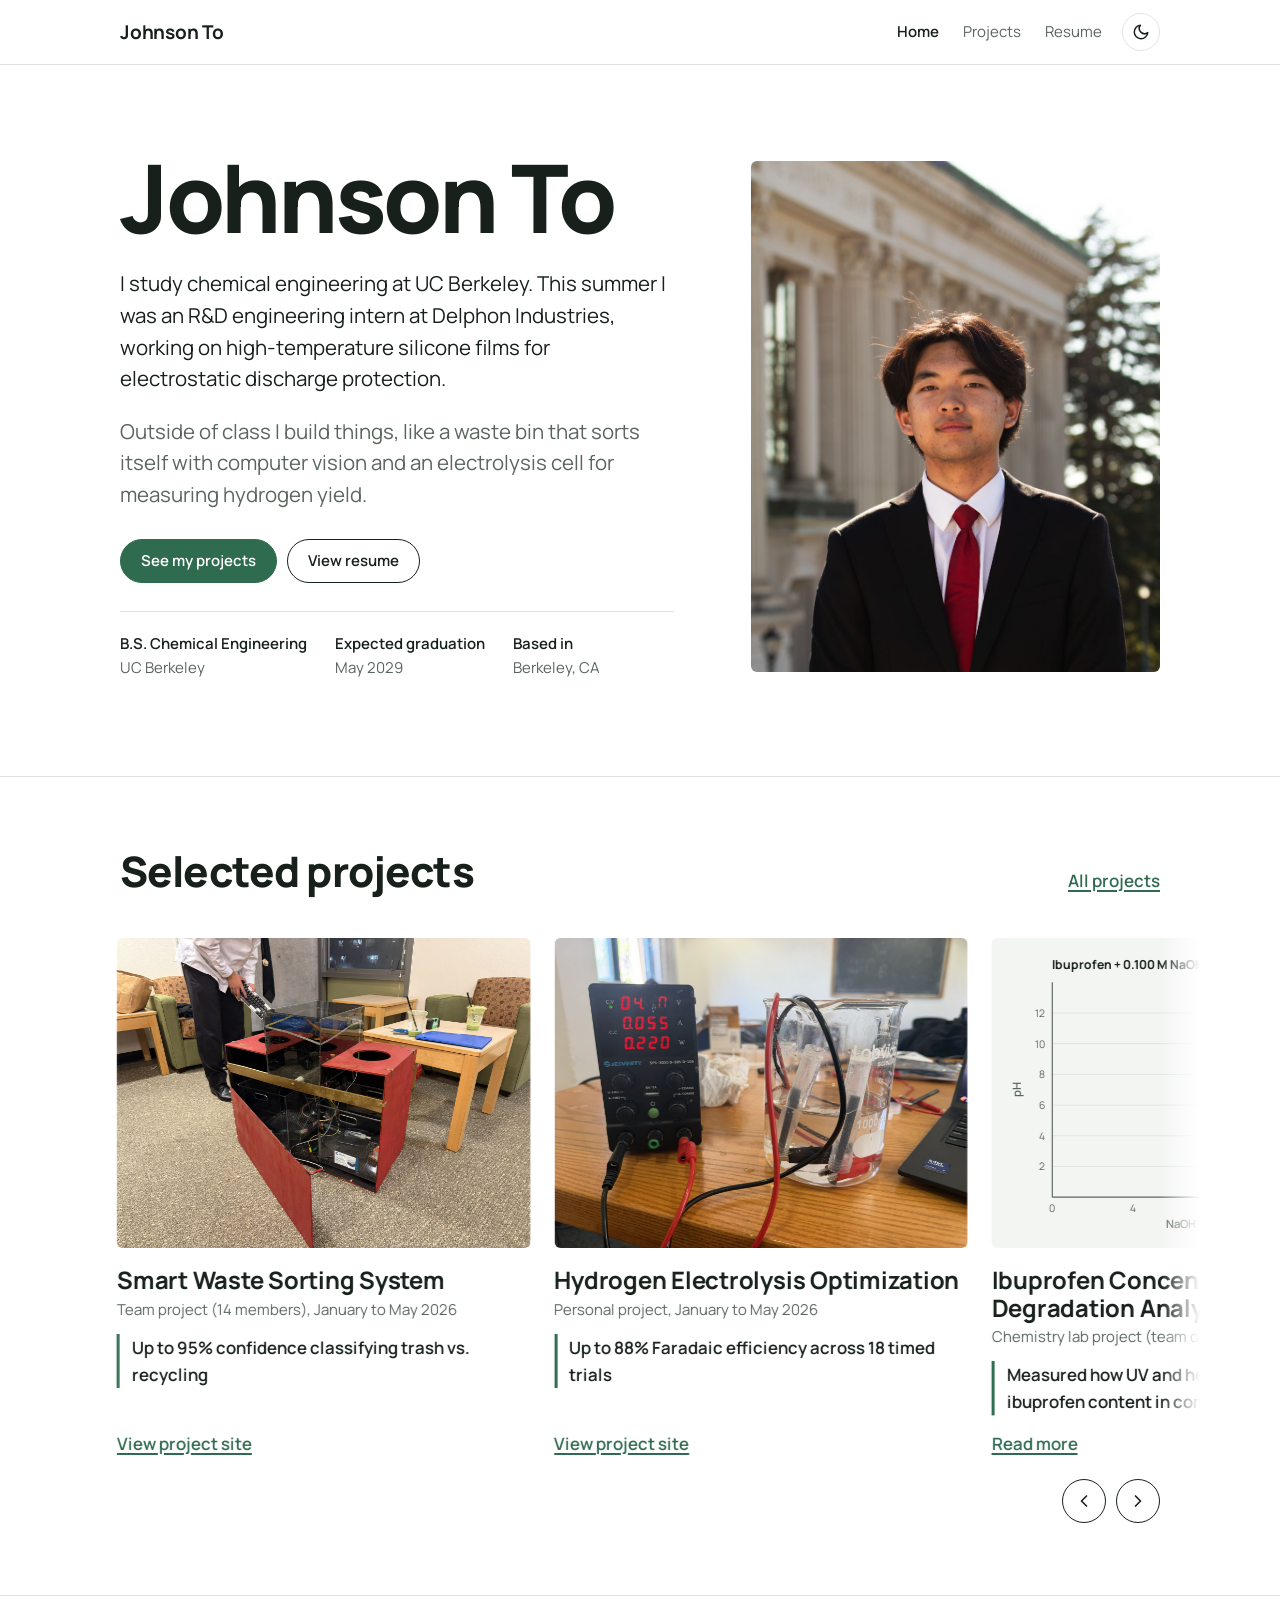
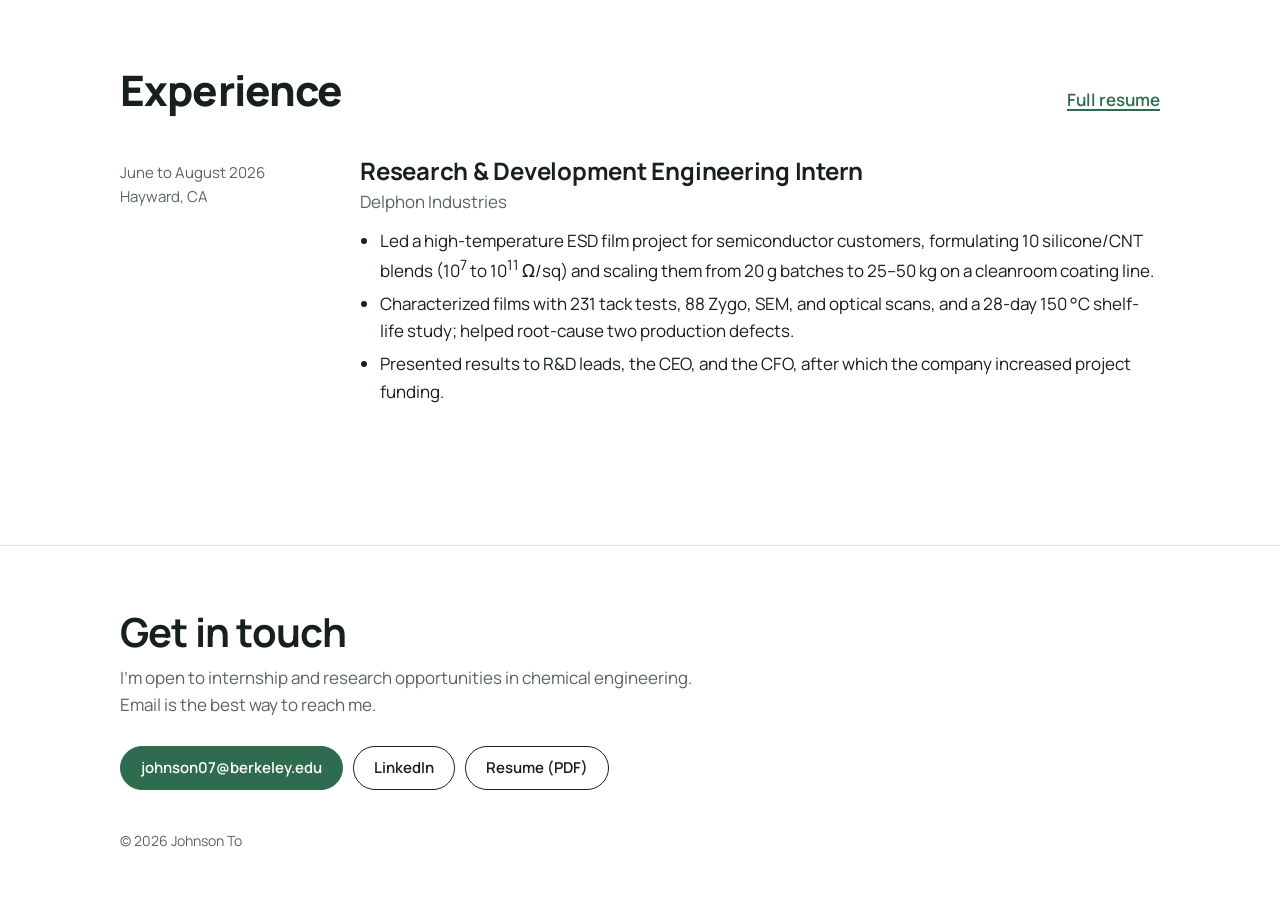
==== commit ff45850b: "Add animations, looping project wheel, and updated resume Animations - Page entrance on fresh visits" ====
--- a/index.html
+++ b/index.html
@@ -7,11 +7,11 @@
   <meta name="description" content="Chemical engineering student at UC Berkeley. Projects, experience, and resume.">
   <meta property="og:title" content="Johnson To | Chemical Engineering, UC Berkeley">
   <meta property="og:description" content="Chemical engineering student at UC Berkeley. Projects, experience, and resume.">
-  <meta property="og:image" content="https://johnsonto07.github.io/assets/img/headshot.jpg">
+  <meta property="og:image" content="https://johnsonto.com/assets/img/headshot.jpg">
   <link rel="icon" href="data:image/svg+xml,%3Csvg xmlns='http://www.w3.org/2000/svg' viewBox='0 0 64 64'%3E%3Crect width='64' height='64' rx='14' fill='%232f6b4f'/%3E%3Ctext x='32' y='44' font-family='Arial,sans-serif' font-size='34' font-weight='700' text-anchor='middle' fill='white'%3EJT%3C/text%3E%3C/svg%3E">
-  <script>try{var t=localStorage.getItem('theme');if(t==='dark'||t==='light')document.documentElement.setAttribute('data-theme',t)}catch(e){}</script>
+  <script>(function(d){try{var t=localStorage.getItem('theme');if(t==='dark'||t==='light')d.setAttribute('data-theme',t)}catch(e){}d.classList.add('js');try{var n=performance.getEntriesByType('navigation')[0];if(!n||n.type==='reload'||(n.type==='navigate'&&document.referrer.indexOf(location.origin+'/')!==0))d.classList.add('play-intro')}catch(e){}setTimeout(function(){if(!window.siteReady)d.classList.remove('js')},3000)})(document.documentElement)</script>
   <link rel="preload" href="assets/fonts/manrope-latin-800-normal.woff2" as="font" type="font/woff2" crossorigin>
-  <link rel="stylesheet" href="assets/css/style.css">
+  <link rel="stylesheet" href="assets/css/style.css?v=20261116">
 </head>
 <body>
   <header class="site-nav">
@@ -30,7 +30,7 @@
     <section class="hero">
       <div class="wrap">
         <div>
-          <h1>Johnson To</h1>
+          <h1><span class="rise"><span>Johnson</span></span> <span class="rise"><span>To</span></span></h1>
           <p class="intro">I study chemical engineering at UC Berkeley. This summer I was an R&amp;D engineering intern at Delphon Industries, working on high-temperature silicone films for electrostatic discharge protection.</p>
           <p class="intro">Outside of class I build things, like a waste bin that sorts itself with computer vision and an electrolysis cell for measuring hydrogen yield.</p>
           <div class="actions">
@@ -53,23 +53,24 @@
           <h2>Selected projects</h2>
           <a class="text-link" href="projects.html">All projects</a>
         </div>
-        <div class="carousel" data-carousel>
+        <div class="carousel" data-carousel data-reveal-group>
+          <div class="wheel">
           <ul class="track" tabindex="0" aria-label="Projects">
-          <li class="pcard">
+          <li class="pcard" data-reveal="card">
             <div class="project-media "><img src="assets/img/projects/smart-waste-sorter.jpg" alt="The finished smart waste sorter: a wood and polycarbonate enclosure with two openings" loading="lazy"></div>
             <h3>Smart Waste Sorting System</h3>
             <div class="meta">Team project (14 members), January to May 2026</div>
             <p class="result">Up to 95% confidence classifying trash vs. recycling</p>
-            <a class="text-link" href="https://johnsonto07.github.io/smart-trash-can-project/" target="_blank" rel="noopener">View project site</a>
+            <a class="text-link" href="https://smartbin.johnsonto.com/" target="_blank" rel="noopener">View project site</a>
           </li>
-          <li class="pcard">
+          <li class="pcard" data-reveal="card">
             <div class="project-media "><img src="assets/img/projects/hydrogen-electrolysis-setup.jpg" alt="Electrolysis setup: a DC power supply reading 4.0 V wired to graphite electrodes in a beaker of electrolyte, with collection tubes over each electrode" loading="lazy"></div>
             <h3>Hydrogen Electrolysis Optimization</h3>
             <div class="meta">Personal project, January to May 2026</div>
             <p class="result">Up to 88% Faradaic efficiency across 18 timed trials</p>
-            <a class="text-link" href="https://johnsonto07.github.io/hydrogen-electrolyzer-analysis/" target="_blank" rel="noopener">View project site</a>
+            <a class="text-link" href="https://hydrogen.johnsonto.com/" target="_blank" rel="noopener">View project site</a>
           </li>
-          <li class="pcard">
+          <li class="pcard" data-reveal="card">
             <div class="project-media graphic"><svg class="titration" viewBox="0 0 400 300" role="img" aria-labelledby="tt-t tt-d">
 <title id="tt-t">Titration curve of ibuprofen with sodium hydroxide</title>
 <desc id="tt-d">Modeled pH versus volume of 0.100 M NaOH added to 200 mg of ibuprofen. The pH starts near 3, rises slowly through a buffer region, equals the pKa of about 4.9 at the half-equivalence point near 4.8 mL, then jumps sharply at the equivalence point near 9.7 mL, where the pH is about 8.7.</desc>
@@ -78,20 +79,20 @@
 <line x1="46" x2="46" y1="34" y2="260" class="t-axis"/><line x1="46" x2="384" y1="260" y2="260" class="t-axis"/>
 <text x="215.0" y="292" text-anchor="middle" class="t-lab">NaOH added (mL)</text>
 <text transform="translate(13 147.0) rotate(-90)" text-anchor="middle" class="t-lab">pH</text>
-<line x1="148.4" x2="148.4" y1="180.7" y2="260" class="t-mark"/>
-<line x1="250.8" x2="250.8" y1="119.9" y2="260" class="t-mark"/>
-<path d="M46.0 208.9 L48.1 206.9 L50.2 204.9 L52.3 203.2 L54.5 201.7 L56.6 200.4 L58.7 199.3 L60.8 198.2 L62.9 197.3 L65.0 196.5 L67.1 195.7 L69.2 195.0 L71.3 194.3 L73.5 193.7 L75.6 193.1 L77.7 192.5 L79.8 192.0 L81.9 191.5 L84.0 191.0 L86.1 190.6 L88.2 190.1 L90.4 189.7 L92.5 189.3 L94.6 188.9 L96.7 188.5 L98.8 188.1 L100.9 187.7 L103.0 187.4 L105.2 187.0 L107.3 186.7 L109.4 186.3 L111.5 186.0 L113.6 185.7 L115.7 185.4 L117.8 185.0 L119.9 184.7 L122.1 184.4 L124.2 184.1 L126.3 183.8 L128.4 183.5 L130.5 183.2 L132.6 182.9 L134.7 182.6 L136.8 182.3 L138.9 182.0 L141.1 181.7 L143.2 181.4 L145.3 181.2 L147.4 180.9 L149.5 180.6 L151.6 180.3 L153.7 180.0 L155.8 179.7 L158.0 179.4 L160.1 179.1 L162.2 178.8 L164.3 178.5 L166.4 178.2 L168.5 177.9 L170.6 177.6 L172.7 177.3 L174.9 177.0 L177.0 176.7 L179.1 176.4 L181.2 176.1 L183.3 175.8 L185.4 175.4 L187.5 175.1 L189.6 174.7 L191.8 174.4 L193.9 174.0 L196.0 173.7 L198.1 173.3 L200.2 172.9 L202.3 172.5 L204.4 172.1 L206.5 171.7 L208.7 171.3 L210.8 170.8 L212.9 170.3 L215.0 169.9 L217.1 169.3 L219.2 168.8 L221.3 168.2 L223.4 167.6 L225.6 167.0 L227.7 166.3 L229.8 165.5 L231.9 164.7 L234.0 163.8 L236.1 162.8 L238.2 161.6 L238.7 161.4 L239.1 161.1 L239.5 160.8 L239.9 160.5 L240.3 160.3 L240.8 160.0 L241.2 159.6 L241.6 159.3 L242.0 159.0 L242.5 158.6 L242.9 158.2 L243.3 157.8 L243.7 157.4 L244.2 157.0 L244.6 156.5 L245.0 156.0 L245.4 155.4 L245.8 154.8 L246.3 154.2 L246.7 153.5 L247.1 152.7 L247.5 151.9 L248.0 150.9 L248.4 149.8 L248.8 148.4 L249.2 146.8 L249.6 144.6 L250.1 141.5 L250.5 135.7 L250.9 112.2 L251.3 101.0 L251.8 96.8 L252.2 94.2 L252.6 92.4 L253.0 90.9 L253.4 89.6 L253.9 88.6 L254.3 87.7 L254.7 86.9 L255.1 86.2 L255.6 85.5 L256.0 84.9 L256.4 84.4 L256.8 83.9 L257.2 83.4 L257.7 83.0 L258.1 82.5 L258.5 82.2 L258.9 81.8 L259.4 81.4 L259.8 81.1 L260.2 80.8 L260.6 80.5 L261.1 80.2 L261.5 79.9 L261.9 79.6 L262.3 79.4 L262.7 79.1 L263.2 78.9 L263.6 78.7 L265.7 77.6 L267.8 76.7 L269.9 75.9 L272.0 75.2 L274.1 74.5 L276.3 73.9 L278.4 73.4 L280.5 72.9 L282.6 72.4 L284.7 72.0 L286.8 71.6 L288.9 71.2 L291.0 70.9 L293.2 70.5 L295.3 70.2 L297.4 69.9 L299.5 69.6 L301.6 69.3 L303.7 69.1 L305.8 68.8 L307.9 68.6 L310.1 68.3 L312.2 68.1 L314.3 67.9 L316.4 67.7 L318.5 67.5 L320.6 67.3 L322.7 67.1 L324.8 66.9 L327.0 66.7 L329.1 66.5 L331.2 66.4 L333.3 66.2 L335.4 66.0 L337.5 65.9 L339.6 65.7 L341.7 65.6 L343.9 65.5 L346.0 65.3 L348.1 65.2 L350.2 65.0 L352.3 64.9 L354.4 64.8 L356.5 64.7 L358.6 64.5 L360.8 64.4 L362.9 64.3 L365.0 64.2 L367.1 64.1 L369.2 64.0 L371.3 63.9 L373.4 63.8 L375.5 63.7 L377.7 63.6 L379.8 63.5 L381.9 63.4 L384.0 63.3" class="t-curve"/>
-<circle cx="148.4" cy="180.7" r="4.5" class="t-dot"/>
-<circle cx="250.8" cy="119.9" r="4.5" class="t-dot"/>
-<text x="156.4" y="196.7" class="t-note">pH = pKa &#8776; 4.9</text>
-<text x="259.8" y="123.9" class="t-note">Equivalence point, 9.7 mL</text>
+<line x1="148.4" x2="148.4" y1="180.7" y2="260" class="t-mark p1"/>
+<line x1="250.8" x2="250.8" y1="119.9" y2="260" class="t-mark p2"/>
+<path d="M46.0 208.9 L48.1 206.9 L50.2 204.9 L52.3 203.2 L54.5 201.7 L56.6 200.4 L58.7 199.3 L60.8 198.2 L62.9 197.3 L65.0 196.5 L67.1 195.7 L69.2 195.0 L71.3 194.3 L73.5 193.7 L75.6 193.1 L77.7 192.5 L79.8 192.0 L81.9 191.5 L84.0 191.0 L86.1 190.6 L88.2 190.1 L90.4 189.7 L92.5 189.3 L94.6 188.9 L96.7 188.5 L98.8 188.1 L100.9 187.7 L103.0 187.4 L105.2 187.0 L107.3 186.7 L109.4 186.3 L111.5 186.0 L113.6 185.7 L115.7 185.4 L117.8 185.0 L119.9 184.7 L122.1 184.4 L124.2 184.1 L126.3 183.8 L128.4 183.5 L130.5 183.2 L132.6 182.9 L134.7 182.6 L136.8 182.3 L138.9 182.0 L141.1 181.7 L143.2 181.4 L145.3 181.2 L147.4 180.9 L149.5 180.6 L151.6 180.3 L153.7 180.0 L155.8 179.7 L158.0 179.4 L160.1 179.1 L162.2 178.8 L164.3 178.5 L166.4 178.2 L168.5 177.9 L170.6 177.6 L172.7 177.3 L174.9 177.0 L177.0 176.7 L179.1 176.4 L181.2 176.1 L183.3 175.8 L185.4 175.4 L187.5 175.1 L189.6 174.7 L191.8 174.4 L193.9 174.0 L196.0 173.7 L198.1 173.3 L200.2 172.9 L202.3 172.5 L204.4 172.1 L206.5 171.7 L208.7 171.3 L210.8 170.8 L212.9 170.3 L215.0 169.9 L217.1 169.3 L219.2 168.8 L221.3 168.2 L223.4 167.6 L225.6 167.0 L227.7 166.3 L229.8 165.5 L231.9 164.7 L234.0 163.8 L236.1 162.8 L238.2 161.6 L238.7 161.4 L239.1 161.1 L239.5 160.8 L239.9 160.5 L240.3 160.3 L240.8 160.0 L241.2 159.6 L241.6 159.3 L242.0 159.0 L242.5 158.6 L242.9 158.2 L243.3 157.8 L243.7 157.4 L244.2 157.0 L244.6 156.5 L245.0 156.0 L245.4 155.4 L245.8 154.8 L246.3 154.2 L246.7 153.5 L247.1 152.7 L247.5 151.9 L248.0 150.9 L248.4 149.8 L248.8 148.4 L249.2 146.8 L249.6 144.6 L250.1 141.5 L250.5 135.7 L250.9 112.2 L251.3 101.0 L251.8 96.8 L252.2 94.2 L252.6 92.4 L253.0 90.9 L253.4 89.6 L253.9 88.6 L254.3 87.7 L254.7 86.9 L255.1 86.2 L255.6 85.5 L256.0 84.9 L256.4 84.4 L256.8 83.9 L257.2 83.4 L257.7 83.0 L258.1 82.5 L258.5 82.2 L258.9 81.8 L259.4 81.4 L259.8 81.1 L260.2 80.8 L260.6 80.5 L261.1 80.2 L261.5 79.9 L261.9 79.6 L262.3 79.4 L262.7 79.1 L263.2 78.9 L263.6 78.7 L265.7 77.6 L267.8 76.7 L269.9 75.9 L272.0 75.2 L274.1 74.5 L276.3 73.9 L278.4 73.4 L280.5 72.9 L282.6 72.4 L284.7 72.0 L286.8 71.6 L288.9 71.2 L291.0 70.9 L293.2 70.5 L295.3 70.2 L297.4 69.9 L299.5 69.6 L301.6 69.3 L303.7 69.1 L305.8 68.8 L307.9 68.6 L310.1 68.3 L312.2 68.1 L314.3 67.9 L316.4 67.7 L318.5 67.5 L320.6 67.3 L322.7 67.1 L324.8 66.9 L327.0 66.7 L329.1 66.5 L331.2 66.4 L333.3 66.2 L335.4 66.0 L337.5 65.9 L339.6 65.7 L341.7 65.6 L343.9 65.5 L346.0 65.3 L348.1 65.2 L350.2 65.0 L352.3 64.9 L354.4 64.8 L356.5 64.7 L358.6 64.5 L360.8 64.4 L362.9 64.3 L365.0 64.2 L367.1 64.1 L369.2 64.0 L371.3 63.9 L373.4 63.8 L375.5 63.7 L377.7 63.6 L379.8 63.5 L381.9 63.4 L384.0 63.3" class="t-curve" pathLength="1"/>
+<circle cx="148.4" cy="180.7" r="4.5" class="t-dot p1"/>
+<circle cx="250.8" cy="119.9" r="4.5" class="t-dot p2"/>
+<text x="156.4" y="196.7" class="t-note p1">pH = pKa &#8776; 4.9</text>
+<text x="259.8" y="123.9" class="t-note p2">Equivalence point, 9.7 mL</text>
 </svg></div>
             <h3>Ibuprofen Concentration and Degradation Analysis</h3>
             <div class="meta">Chemistry lab project (team of 4), January to May 2026</div>
             <p class="result">Measured how UV and heat exposure affect ibuprofen content in commercial tablets</p>
             <a class="text-link" href="projects.html">Read more</a>
           </li>
-          <li class="pcard">
+          <li class="pcard" data-reveal="card">
             <div class="project-media "><img src="assets/img/projects/weak-acid-report.jpg" alt="First page of the formal lab report on identifying an unknown weak acid" loading="lazy"></div>
             <h3>Identifying an Unknown Weak Acid</h3>
             <div class="meta">Formal lab report, written in LaTeX</div>
@@ -99,6 +100,7 @@
             <a class="text-link" href="assets/reports/weak-acid-titration-report.pdf" target="_blank" rel="noopener">Read the report (PDF)</a>
           </li>
           </ul>
+          </div>
           <div class="carousel-controls">
             <button class="arrow" type="button" data-dir="-1" aria-label="Previous project"><svg viewBox="0 0 24 24" fill="none" stroke="currentColor" stroke-width="2" stroke-linecap="round" stroke-linejoin="round" aria-hidden="true"><path d="M15 18l-6-6 6-6"/></svg></button>
             <button class="arrow" type="button" data-dir="1" aria-label="Next project"><svg viewBox="0 0 24 24" fill="none" stroke="currentColor" stroke-width="2" stroke-linecap="round" stroke-linejoin="round" aria-hidden="true"><path d="M9 18l6-6-6-6"/></svg></button>
@@ -135,12 +137,12 @@
       <div class="actions">
         <a class="btn solid" href="mailto:johnson07@berkeley.edu">johnson07@berkeley.edu</a>
         <a class="btn" href="https://www.linkedin.com/in/johnsonto7/" target="_blank" rel="noopener">LinkedIn</a>
-        <a class="btn" href="assets/resume/Johnson_To_Resume_2026.pdf" target="_blank" rel="noopener">Resume (PDF)</a>
+        <a class="btn" href="assets/resume/Johnson_To_Resume_2026.pdf?v=20261116" target="_blank" rel="noopener">Resume (PDF)</a>
       </div>
       <p class="fine">&copy; <span id="y">2026</span> Johnson To</p>
     </div>
   </footer>
 
-  <script src="assets/js/main.js"></script>
+  <script src="assets/js/main.js?v=20261116"></script>
 </body>
 </html>
--- a/assets/css/style.css
+++ b/assets/css/style.css
@@ -218,7 +218,10 @@
 .site-foot p{color:var(--muted);max-width:34em}
 .site-foot .fine{margin-top:40px;font-size:14px;color:var(--muted)}
 
-/* Home project carousel: scrolls sideways, snaps to each card */
+/* Home project carousel.
+   On its own this is a plain sideways-scrolling list. When main.js runs it
+   becomes a wheel (.is-wheel, further down): no scroll bar, the cards drift
+   and loop forever, and it can be dragged, swiped or stepped with the arrows. */
 .track{
   list-style:none;margin:0;padding:0 0 18px;
   display:grid;grid-auto-flow:column;grid-auto-columns:calc((100% - 48px) / 2.4);gap:24px;
@@ -245,6 +248,28 @@
 .arrow svg{width:20px;height:20px}
 @media (max-width:820px){.track{grid-auto-columns:82%;gap:16px}}
 
+/* The wheel. The window is one gutter wider than the text column on each side
+   and fades out across that gutter, so cards arrive and leave softly while the
+   resting card still lines up with the heading above it. */
+.is-wheel .wheel{
+  margin:-10px calc(var(--gutter) * -1);
+  padding:10px var(--gutter);
+  overflow:hidden;
+  overflow:clip;
+  -webkit-mask-image:linear-gradient(90deg, transparent, #000 var(--gutter), #000 calc(100% - var(--gutter)), transparent);
+  mask-image:linear-gradient(90deg, transparent, #000 var(--gutter), #000 calc(100% - var(--gutter)), transparent);
+}
+.is-wheel .track{
+  padding-bottom:0;overflow:visible;scroll-snap-type:none;
+  will-change:transform;
+  touch-action:pan-y pinch-zoom;   /* up/down swipes still scroll the page */
+  cursor:grab;-webkit-user-select:none;user-select:none;
+}
+.is-wheel .track img{-webkit-user-drag:none}
+.is-wheel.is-dragging .track{cursor:grabbing}
+.is-wheel.is-dragging .track a{pointer-events:none}
+.is-wheel .carousel-controls{margin-top:22px}
+
 /* Resume page */
 .resume-sheet{display:block;max-width:880px;margin:0 auto;border:1px solid var(--rule);border-radius:var(--r-img);overflow:hidden;background:#fff;box-shadow:0 18px 40px -24px rgba(23,32,27,.35)}
 .resume-sheet img{width:100%;height:auto}
@@ -262,3 +287,103 @@
 .titration .t-mark{stroke:var(--muted);stroke-width:1;stroke-dasharray:3 4}
 .titration .t-dot{fill:var(--paper);stroke:var(--pine);stroke-width:2.5}
 .titration .t-note{fill:var(--ink);font-size:11.5px;font-weight:600}
+
+/* Motion
+   One entrance per page, photos that fill in from the bottom edge as they
+   scroll into view, and a titration curve that plots itself.
+   Hidden starting states only apply while <html> has the .js class. The
+   inline script in <head> adds it, and takes it away again if main.js has
+   not run after 3 s, so content can never stay invisible.
+   All of it is skipped in print and for visitors who ask for reduced motion. */
+
+:root{--ease:cubic-bezier(.2,.7,.2,1)}
+
+.rise,.rise > span{display:inline-block}
+
+@keyframes rise{from{transform:translateY(125%)}}
+@keyframes settle{from{opacity:0;transform:translateY(14px)}}
+@keyframes fade{from{opacity:0}}
+@keyframes fill{from{clip-path:inset(100% 0 0 0)}to{clip-path:inset(0)}}
+@keyframes ease-back{from{transform:scale(1.08)}}
+@keyframes bar{from{background-size:3px 0}}
+@keyframes turn{from{transform:rotate(-80deg) scale(.5);opacity:0}}
+
+@media screen and (prefers-reduced-motion: no-preference){
+
+  /* Page entrance. Plays on a fresh visit or a reload, not on in-site clicks
+     (the <head> script decides and sets .play-intro). */
+  .play-intro .rise{clip-path:inset(-.25em -.12em -.24em -.12em)}
+  .play-intro .rise > span{animation:rise .95s var(--ease) backwards}
+  .play-intro .rise + .rise > span{animation-delay:.08s}
+  .play-intro :is(.hero .wrap > div:first-child, .page-head .wrap) > :not(h1){
+    animation:settle .7s var(--ease) calc(.22s + var(--n, 1) * .09s) backwards;
+  }
+  :is(.hero .wrap > div:first-child, .page-head .wrap) > :nth-child(3){--n:2}
+  :is(.hero .wrap > div:first-child, .page-head .wrap) > :nth-child(4){--n:3}
+  :is(.hero .wrap > div:first-child, .page-head .wrap) > :nth-child(5){--n:4}
+  .play-intro .portrait{animation:fill 1.05s var(--ease) .18s backwards}
+  .play-intro .portrait img{animation:ease-back 1.6s var(--ease) .18s backwards}
+
+  /* Scroll reveals. main.js adds .is-in when an element comes into view and
+     sets --d to stagger elements that arrive together. */
+  .js [data-reveal="fade"]:not(.is-in),
+  .js [data-reveal="card"]:not(.is-in),
+  .js [data-reveal="sheet"]:not(.is-in){opacity:0}
+  .js [data-reveal="wipe"]:not(.is-in){clip-path:inset(100% 0 0 0)}
+
+  .js [data-reveal="fade"].is-in{animation:fade .8s ease calc(var(--d, 0ms) + .15s) backwards}
+  .js [data-reveal="card"].is-in{animation:fade .6s ease var(--d, 0ms) backwards}
+  .js [data-reveal="sheet"].is-in{animation:settle .8s var(--ease) var(--d, 0ms) backwards}
+  .js [data-reveal="wipe"].is-in,
+  .js [data-reveal="card"].is-in .project-media:not(.graphic){animation:fill .95s var(--ease) var(--d, 0ms) backwards}
+  .js [data-reveal="wipe"].is-in img,
+  .js [data-reveal="card"].is-in .project-media img{animation:ease-back 1.5s var(--ease) var(--d, 0ms) backwards}
+
+  /* The pine bar beside each result draws upward after its text arrives */
+  .js [data-reveal] .result{
+    border-left-color:transparent;
+    background:linear-gradient(var(--pine), var(--pine)) no-repeat left bottom / 3px 100%;
+    background-origin:border-box;
+  }
+  .js [data-reveal].is-in .result{animation:bar .6s var(--ease) calc(var(--d, 0ms) + .45s) backwards}
+
+  /* Titration curve: empty axes first, then the curve plots and each marked
+     point appears as the line reaches it. Delays match the curve's easing. */
+  .js .titration .t-curve{stroke-dasharray:1.01 1.5;stroke-dashoffset:1.03}
+  .js .titration :is(.t-mark, .t-dot, .t-note){opacity:0}
+  .js .titration .t-dot{transform-box:fill-box;transform-origin:center;transform:scale(.2)}
+  .js .titration.is-drawn .t-curve{stroke-dashoffset:0;transition:stroke-dashoffset 2.4s cubic-bezier(.4,0,.3,1) .25s}
+  .titration .p1{--at:.93s}
+  .titration .p2{--at:1.29s}
+  .js .titration.is-drawn :is(.t-mark, .t-dot, .t-note){
+    opacity:1;transform:none;
+    transition:opacity .35s ease var(--at), transform .5s cubic-bezier(.3,1.5,.5,1) var(--at);
+  }
+  .js .titration.is-drawn .t-note{transition-delay:calc(var(--at) + .15s)}
+
+  /* Feedback on things you can press */
+  .btn,.arrow,.theme-btn{transition:background-color .2s ease, border-color .2s ease, transform .2s var(--ease)}
+  .btn:active,.arrow:active,.theme-btn:active{transform:scale(.96)}
+  .nav-links a{transition:color .2s ease}
+  .text-link{transition:color .2s ease, text-underline-offset .2s ease}
+  .arrow svg{transition:transform .25s var(--ease)}
+  .resume-sheet{transition:transform .4s var(--ease), box-shadow .4s var(--ease), border-color .2s ease}
+  .theme-btn svg.turn{animation:turn .5s var(--ease)}
+  @media (hover:hover){
+    .text-link:hover{text-underline-offset:5px}
+    .arrow[data-dir="-1"]:hover svg{transform:translateX(-3px)}
+    .arrow[data-dir="1"]:hover svg{transform:translateX(3px)}
+    .resume-sheet:hover{transform:translateY(-4px);box-shadow:0 28px 50px -26px rgba(23,32,27,.45)}
+  }
+
+  /* Cross-fade between pages (Chrome, Edge, Safari; other browsers just navigate) */
+  @view-transition{navigation:auto}
+}
+
+::view-transition-group(root){animation-duration:.3s}
+
+/* Theme switch: the new theme opens in a circle from the toggle button.
+   main.js animates the clip; these rules stop the default cross-fade. */
+html.theme-swap::view-transition-old(root),
+html.theme-swap::view-transition-new(root){animation:none;mix-blend-mode:normal}
+html.theme-swap *{transition:none !important}
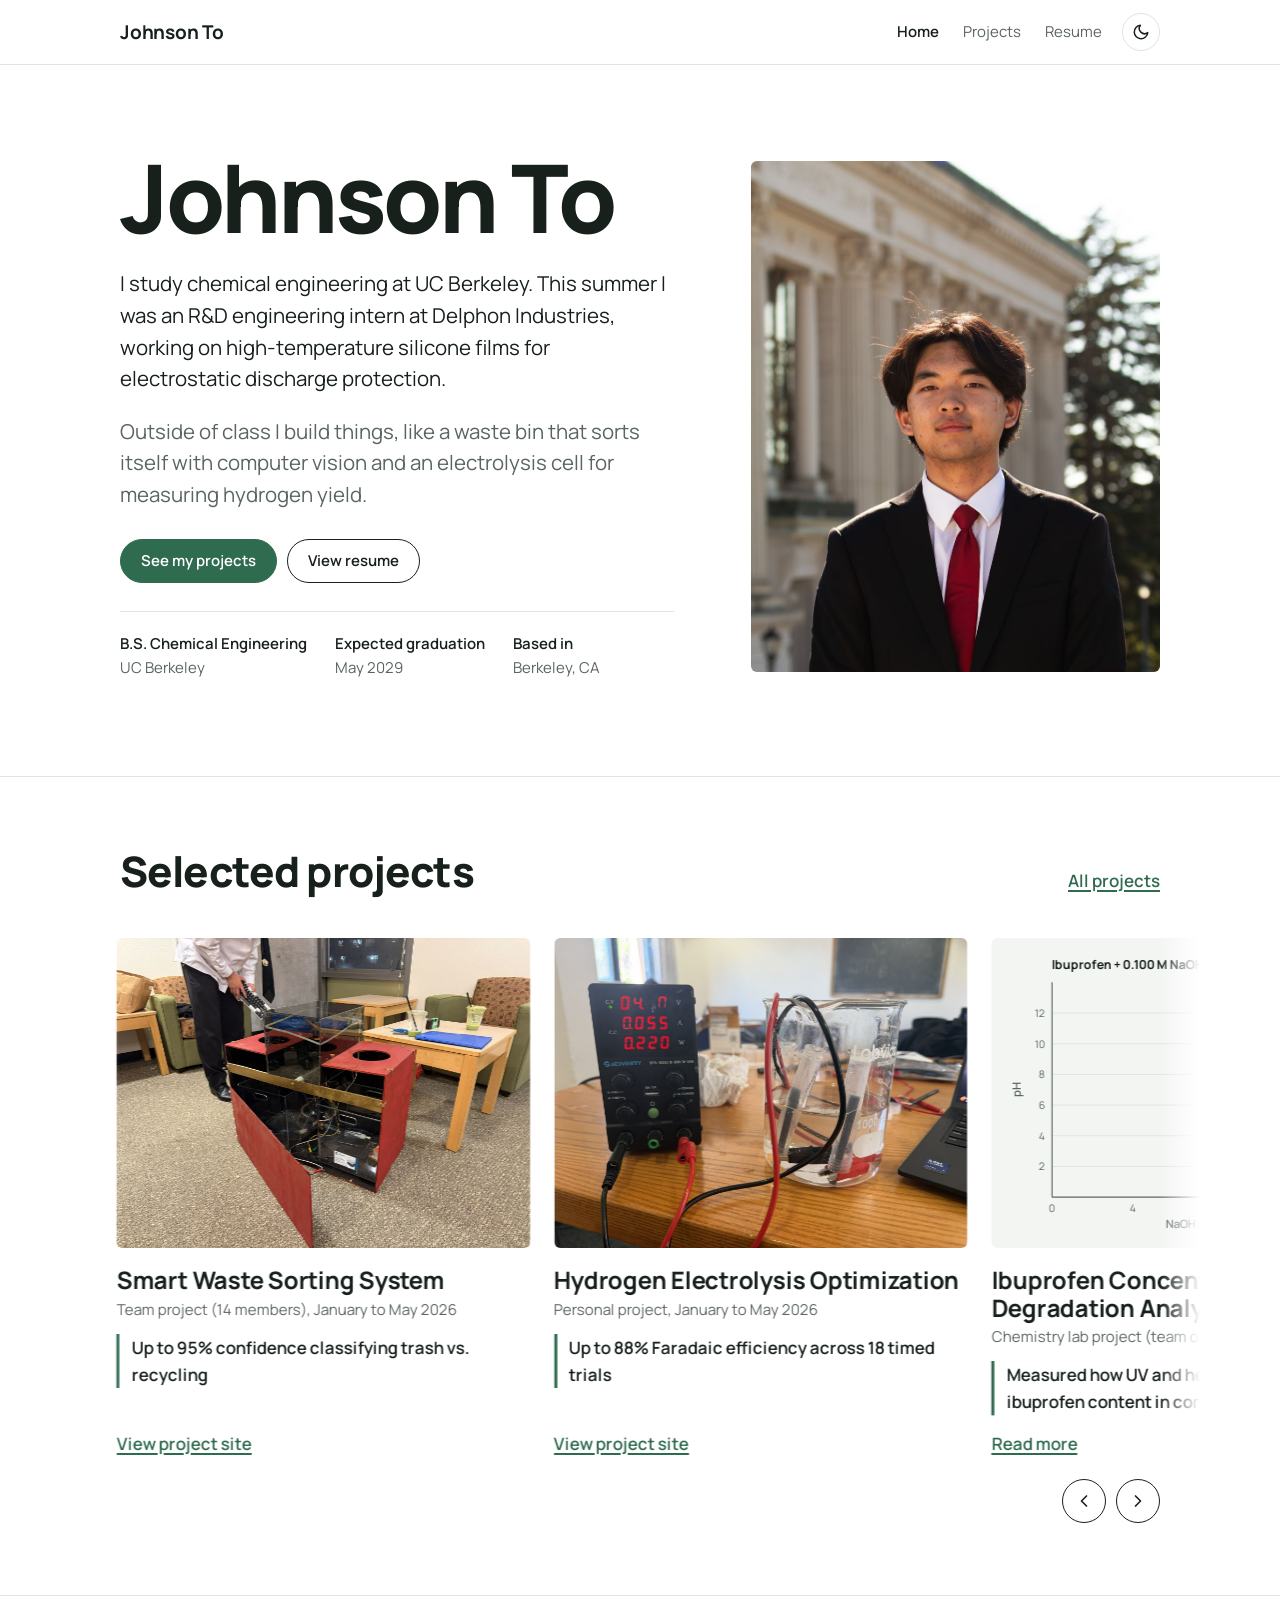
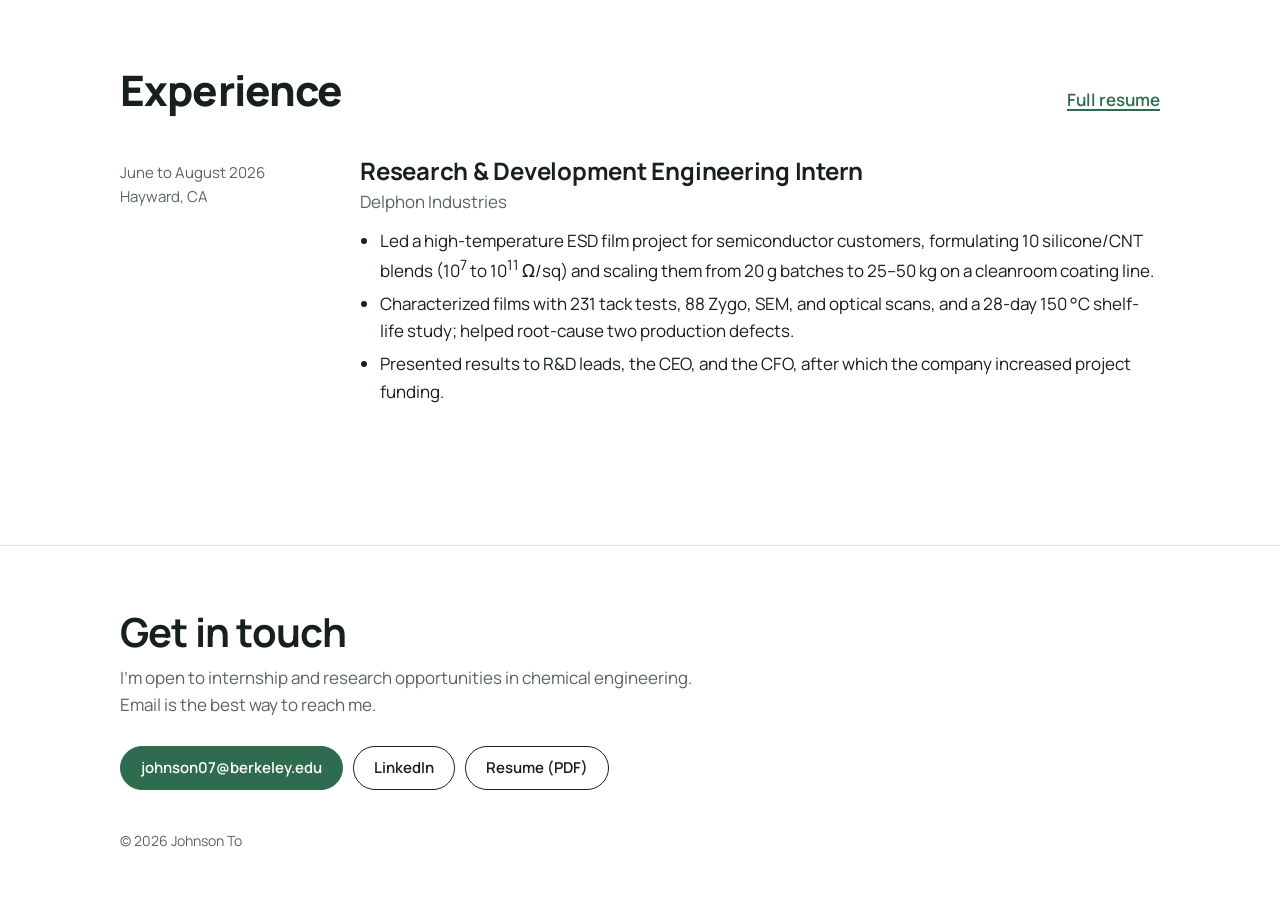
==== commit bea64cb8: "Add greeting screen, play entrances on every arrival, speed up wheel Greeting - Home page opens with" ====
--- a/index.html
+++ b/index.html
@@ -9,11 +9,17 @@
   <meta property="og:description" content="Chemical engineering student at UC Berkeley. Projects, experience, and resume.">
   <meta property="og:image" content="https://johnsonto.com/assets/img/headshot.jpg">
   <link rel="icon" href="data:image/svg+xml,%3Csvg xmlns='http://www.w3.org/2000/svg' viewBox='0 0 64 64'%3E%3Crect width='64' height='64' rx='14' fill='%232f6b4f'/%3E%3Ctext x='32' y='44' font-family='Arial,sans-serif' font-size='34' font-weight='700' text-anchor='middle' fill='white'%3EJT%3C/text%3E%3C/svg%3E">
-  <script>(function(d){try{var t=localStorage.getItem('theme');if(t==='dark'||t==='light')d.setAttribute('data-theme',t)}catch(e){}d.classList.add('js');try{var n=performance.getEntriesByType('navigation')[0];if(!n||n.type==='reload'||(n.type==='navigate'&&document.referrer.indexOf(location.origin+'/')!==0))d.classList.add('play-intro')}catch(e){}setTimeout(function(){if(!window.siteReady)d.classList.remove('js')},3000)})(document.documentElement)</script>
+  <script>(function(d){try{var t=localStorage.getItem('theme');if(t==='dark'||t==='light')d.setAttribute('data-theme',t)}catch(e){}var g=false;try{var n=performance.getEntriesByType('navigation')[0];g=!location.hash&&(!n||n.type==='reload'||(n.type==='navigate'&&document.referrer.indexOf(location.origin+'/')!==0))}catch(e){}d.classList.add('js',g?'greet':'play-intro');setTimeout(function(){if(!window.siteReady)d.classList.remove('js')},6000)})(document.documentElement)</script>
   <link rel="preload" href="assets/fonts/manrope-latin-800-normal.woff2" as="font" type="font/woff2" crossorigin>
-  <link rel="stylesheet" href="assets/css/style.css?v=20261116">
+  <link rel="stylesheet" href="assets/css/style.css?v=20261116b">
 </head>
 <body>
+  <div class="greeting" aria-hidden="true">
+    <div class="wrap">
+      <p><span class="rise"><span>Hey,</span></span><br><span class="rise"><span>I&rsquo;m</span></span> <span class="rise"><span>Johnson.</span></span></p>
+    </div>
+  </div>
+
   <header class="site-nav">
     <div class="wrap">
       <a class="brand" href="index.html">Johnson To</a>
@@ -53,7 +59,7 @@
           <h2>Selected projects</h2>
           <a class="text-link" href="projects.html">All projects</a>
         </div>
-        <div class="carousel" data-carousel data-reveal-group>
+        <div class="carousel" data-carousel data-reveal-group="replay">
           <div class="wheel">
           <ul class="track" tabindex="0" aria-label="Projects">
           <li class="pcard" data-reveal="card">
@@ -143,6 +149,6 @@
     </div>
   </footer>
 
-  <script src="assets/js/main.js?v=20261116"></script>
+  <script src="assets/js/main.js?v=20261116b" onerror="document.documentElement.classList.remove('js')"></script>
 </body>
 </html>
--- a/assets/css/style.css
+++ b/assets/css/style.css
@@ -292,13 +292,20 @@
    One entrance per page, photos that fill in from the bottom edge as they
    scroll into view, and a titration curve that plots itself.
    Hidden starting states only apply while <html> has the .js class. The
-   inline script in <head> adds it, and takes it away again if main.js has
-   not run after 3 s, so content can never stay invisible.
+   inline script in <head> adds it, and it is taken away again if main.js
+   fails to load or has not run after 6 s, so content can never stay invisible.
    All of it is skipped in print and for visitors who ask for reduced motion. */
 
 :root{--ease:cubic-bezier(.2,.7,.2,1)}
 
 .rise,.rise > span{display:inline-block}
+
+/* Greeting screen: hidden unless the motion rules below switch it on */
+.greeting{display:none}
+.greeting p{
+  margin:0;font-family:var(--display);font-weight:800;
+  font-size:clamp(44px, 12.5vw, 128px);line-height:1;letter-spacing:-.035em;
+}
 
 @keyframes rise{from{transform:translateY(125%)}}
 @keyframes settle{from{opacity:0;transform:translateY(14px)}}
@@ -307,22 +314,46 @@
 @keyframes ease-back{from{transform:scale(1.08)}}
 @keyframes bar{from{background-size:3px 0}}
 @keyframes turn{from{transform:rotate(-80deg) scale(.5);opacity:0}}
+@keyframes curtain{from{clip-path:inset(0)}to{clip-path:inset(0 0 100% 0);visibility:hidden}}
+@keyframes lift{to{transform:translateY(-22vh)}}
+@keyframes gone{to{opacity:0;visibility:hidden}}
 
 @media screen and (prefers-reduced-motion: no-preference){
 
-  /* Page entrance. Plays on a fresh visit or a reload, not on in-site clicks
-     (the <head> script decides and sets .play-intro). */
+  /* Page entrance. Plays every time a page is opened: the <head> script sets
+     .play-intro, and main.js re-adds it to replay the entrance when the back
+     or forward button restores a page from the browser's cache. */
   .play-intro .rise{clip-path:inset(-.25em -.12em -.24em -.12em)}
-  .play-intro .rise > span{animation:rise .95s var(--ease) backwards}
-  .play-intro .rise + .rise > span{animation-delay:.08s}
+  .play-intro .rise > span{animation:rise .95s var(--ease) var(--t0, 0s) backwards}
+  .play-intro .rise + .rise > span{animation-delay:calc(var(--t0, 0s) + .08s)}
   .play-intro :is(.hero .wrap > div:first-child, .page-head .wrap) > :not(h1){
-    animation:settle .7s var(--ease) calc(.22s + var(--n, 1) * .09s) backwards;
+    animation:settle .7s var(--ease) calc(var(--t0, 0s) + .22s + var(--n, 1) * .09s) backwards;
   }
   :is(.hero .wrap > div:first-child, .page-head .wrap) > :nth-child(3){--n:2}
   :is(.hero .wrap > div:first-child, .page-head .wrap) > :nth-child(4){--n:3}
   :is(.hero .wrap > div:first-child, .page-head .wrap) > :nth-child(5){--n:4}
-  .play-intro .portrait{animation:fill 1.05s var(--ease) .18s backwards}
-  .play-intro .portrait img{animation:ease-back 1.6s var(--ease) .18s backwards}
+  .play-intro .portrait{animation:fill 1.05s var(--ease) calc(var(--t0, 0s) + .18s) backwards}
+  .play-intro .portrait img{animation:ease-back 1.6s var(--ease) calc(var(--t0, 0s) + .18s) backwards}
+
+  /* Greeting. On arriving at the home page a pine screen says hello, then
+     lifts like a curtain and the entrance above plays. The <head> script
+     decides when to show it (.greet). The whole sequence is timed in CSS, so
+     the curtain lifts even if main.js never loads; main.js only starts the
+     entrance at the right moment and lets a click, key or scroll skip it. */
+  .greet .greeting{
+    display:flex;align-items:center;
+    position:fixed;inset:0;z-index:100;
+    background:#245a41;color:#fff;
+    animation:curtain .8s cubic-bezier(.7,0,.2,1) 2s forwards;
+  }
+  .greet .greeting p{animation:lift .8s cubic-bezier(.7,0,.2,1) 2s forwards}
+  .greet .greeting p .rise{clip-path:inset(-.25em -.12em -.24em -.12em)}
+  .greet .greeting p .rise > span{animation:rise .85s var(--ease) .15s backwards}
+  .greet .greeting p .rise:nth-of-type(2) > span{animation-delay:.6s}
+  .greet .greeting p .rise:nth-of-type(3) > span{animation-delay:.68s}
+  .greet-skip .greeting,
+  .greet-skip .greeting p{animation:gone .3s ease forwards}
+  .after-greeting{--t0:.4s}   /* the entrance waits for the curtain to clear the heading */
 
   /* Scroll reveals. main.js adds .is-in when an element comes into view and
      sets --d to stagger elements that arrive together. */
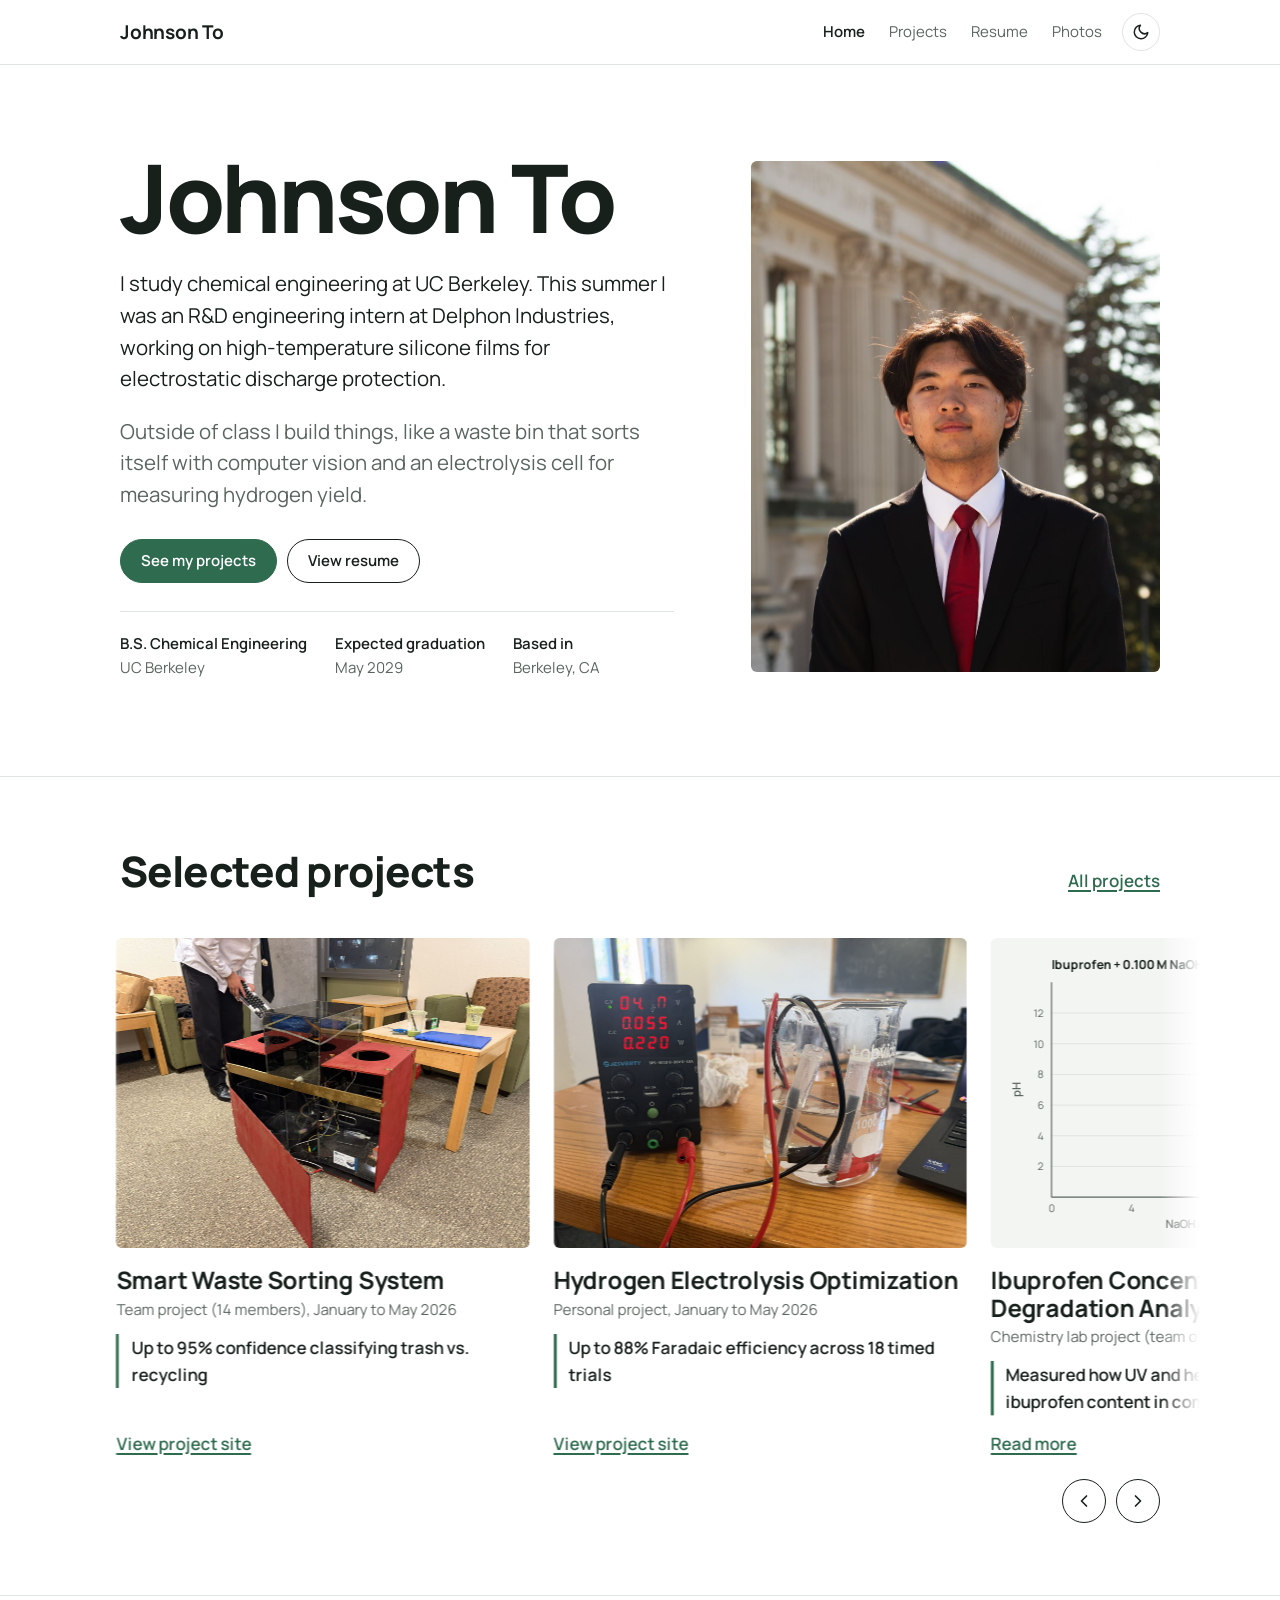
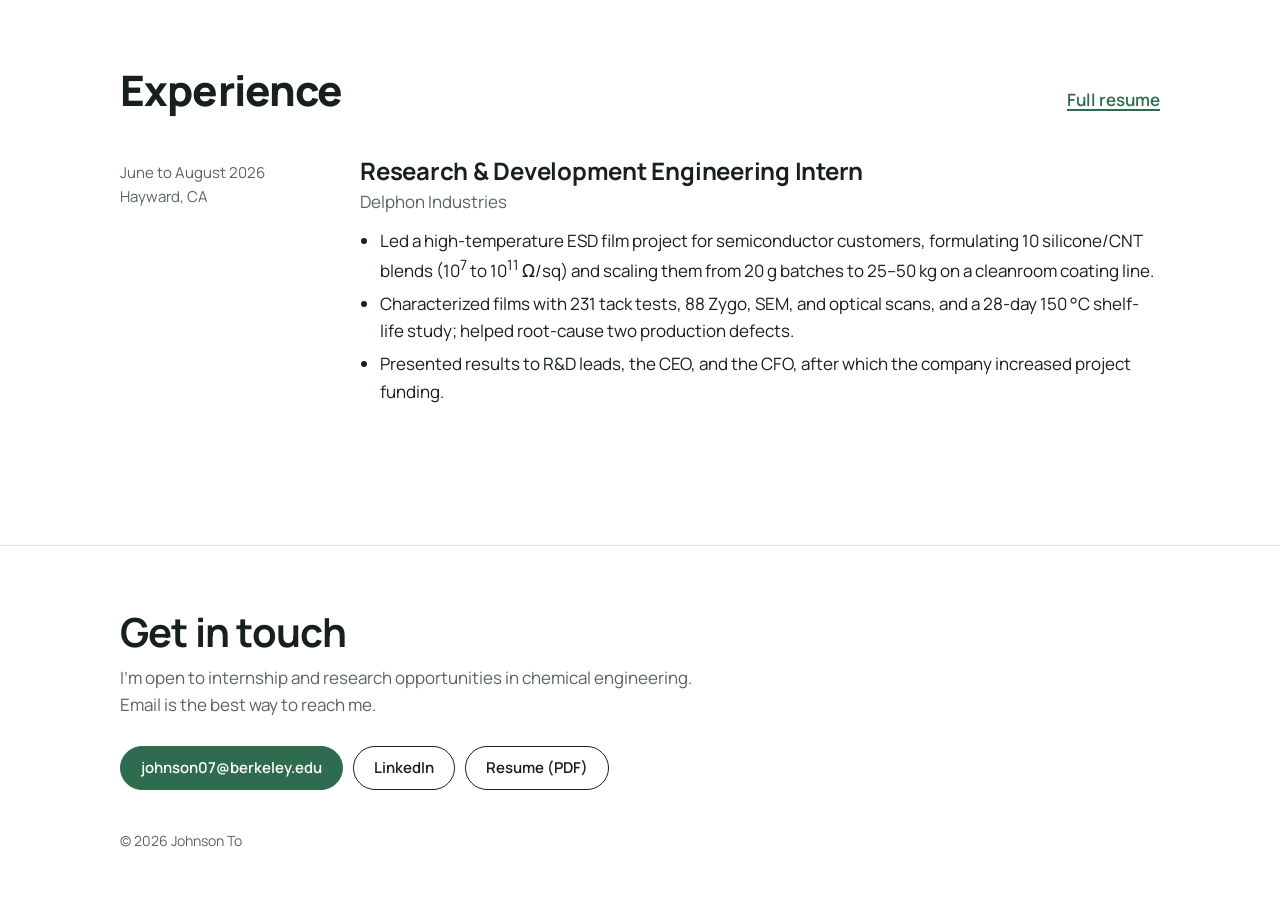
==== commit 476c8ec0: "Add Photos page with photos I've taken and photos of me - New Photos tab in the nav on every page - " ====
--- a/index.html
+++ b/index.html
@@ -11,7 +11,7 @@
   <link rel="icon" href="data:image/svg+xml,%3Csvg xmlns='http://www.w3.org/2000/svg' viewBox='0 0 64 64'%3E%3Crect width='64' height='64' rx='14' fill='%232f6b4f'/%3E%3Ctext x='32' y='44' font-family='Arial,sans-serif' font-size='34' font-weight='700' text-anchor='middle' fill='white'%3EJT%3C/text%3E%3C/svg%3E">
   <script>(function(d){try{var t=localStorage.getItem('theme');if(t==='dark'||t==='light')d.setAttribute('data-theme',t)}catch(e){}var g=false;try{var n=performance.getEntriesByType('navigation')[0];g=!location.hash&&(!n||n.type==='reload'||(n.type==='navigate'&&document.referrer.indexOf(location.origin+'/')!==0))}catch(e){}d.classList.add('js',g?'greet':'play-intro');setTimeout(function(){if(!window.siteReady)d.classList.remove('js')},6000)})(document.documentElement)</script>
   <link rel="preload" href="assets/fonts/manrope-latin-800-normal.woff2" as="font" type="font/woff2" crossorigin>
-  <link rel="stylesheet" href="assets/css/style.css?v=20261116b">
+  <link rel="stylesheet" href="assets/css/style.css?v=20261118">
 </head>
 <body>
   <div class="greeting" aria-hidden="true">
@@ -27,6 +27,7 @@
         <a href="index.html">Home</a>
         <a href="projects.html">Projects</a>
         <a href="resume.html">Resume</a>
+        <a href="photos.html">Photos</a>
         <button class="theme-btn" type="button" data-theme-toggle aria-label="Switch theme"></button>
       </nav>
     </div>
@@ -149,6 +150,6 @@
     </div>
   </footer>
 
-  <script src="assets/js/main.js?v=20261116b" onerror="document.documentElement.classList.remove('js')"></script>
+  <script src="assets/js/main.js?v=20261118" onerror="document.documentElement.classList.remove('js')"></script>
 </body>
 </html>
--- a/assets/css/style.css
+++ b/assets/css/style.css
@@ -418,3 +418,16 @@
 html.theme-swap::view-transition-old(root),
 html.theme-swap::view-transition-new(root){animation:none;mix-blend-mode:normal}
 html.theme-swap *{transition:none !important}
+
+/* Photos page: photos flow into columns at their own shapes, so any number
+   and any mix of tall and wide photos fits */
+.gallery{columns:3;column-gap:16px}
+.shot{margin:0 0 18px;break-inside:avoid}
+.shot .frame{overflow:hidden;border-radius:10px;background:var(--line, #e5e9e6)}
+.shot img{width:100%;height:auto;display:block}
+.shot figcaption{margin-top:7px;font-size:13.5px;line-height:1.35;color:var(--muted)}
+.shot-wide{margin-bottom:16px}   /* a full-width landscape above the gallery */
+.more-photos{margin-top:32px;padding-top:32px;border-top:1px solid var(--line, #dfe5e1);display:flex;flex-wrap:wrap;align-items:center;justify-content:space-between;gap:16px 32px}
+.more-photos p{margin:0;max-width:52ch}
+@media (max-width:900px){.gallery{columns:2}}
+@media (max-width:560px){.gallery{columns:1}}
